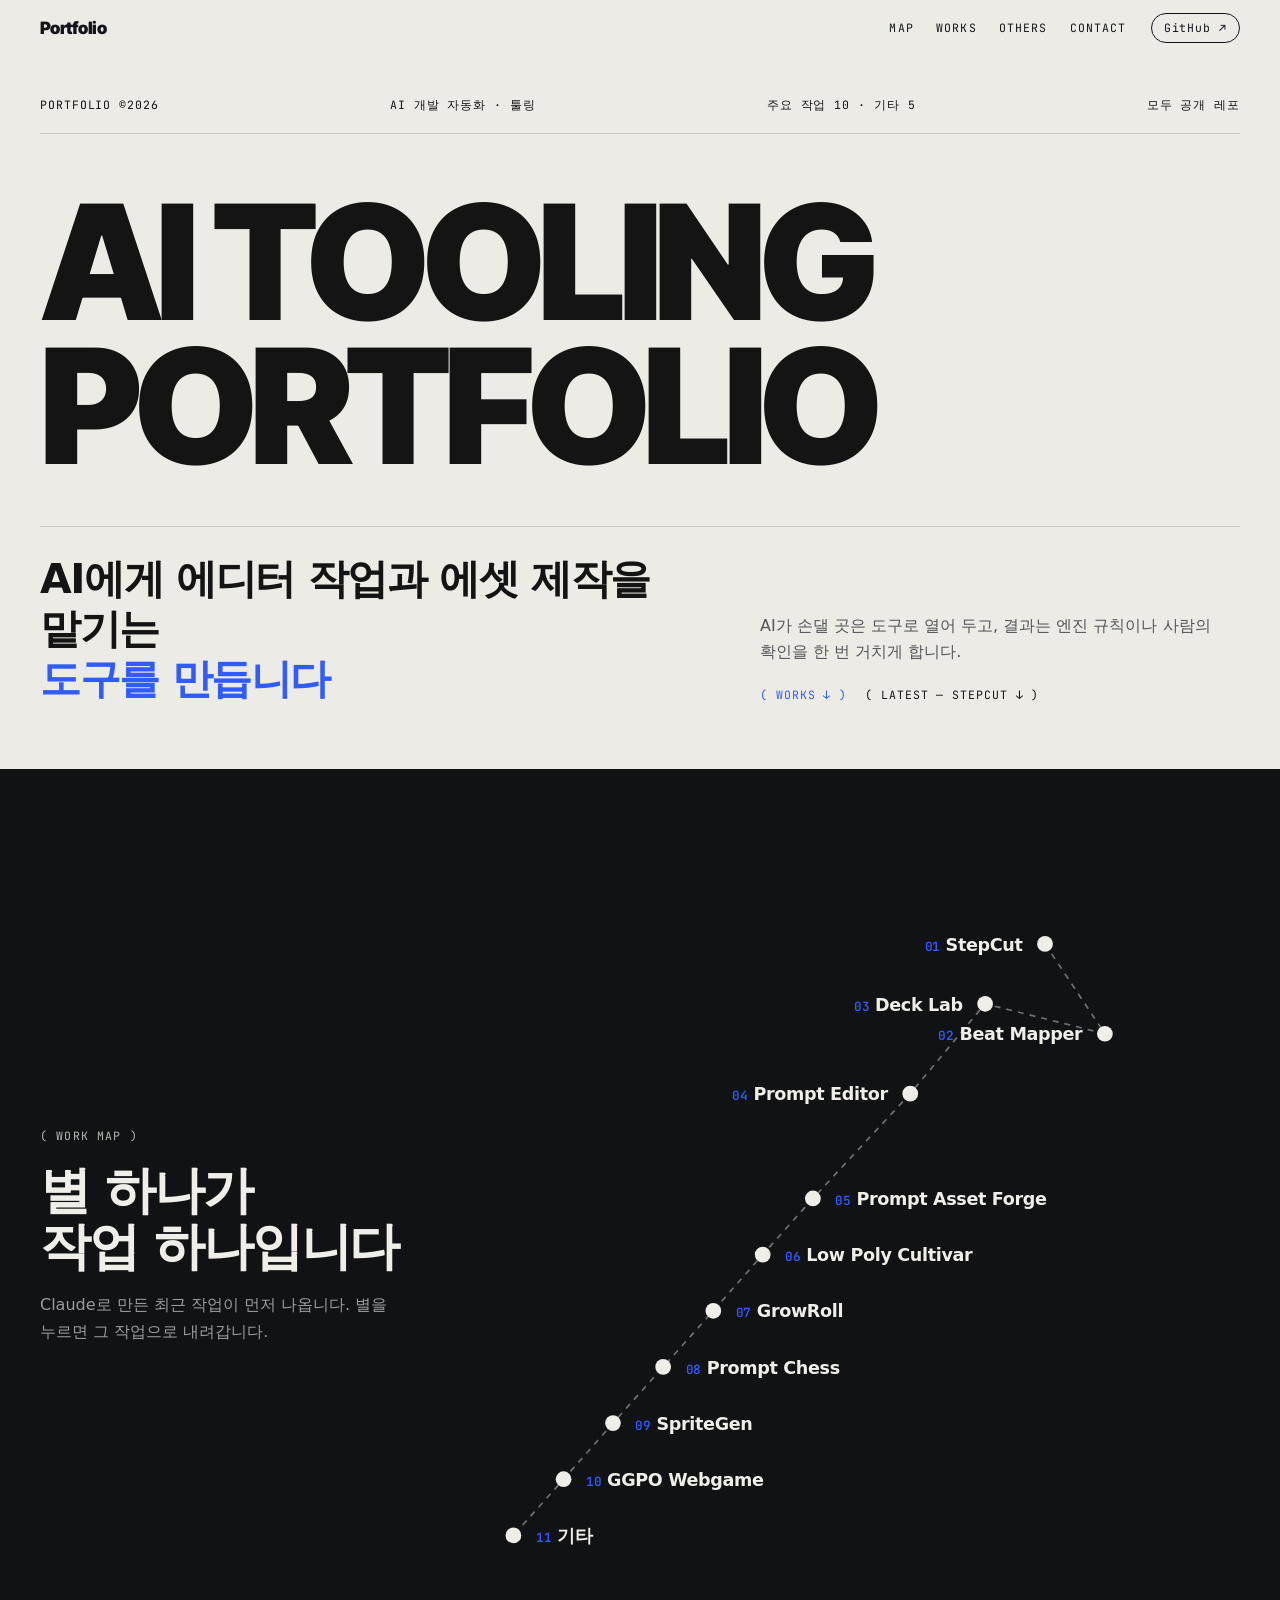
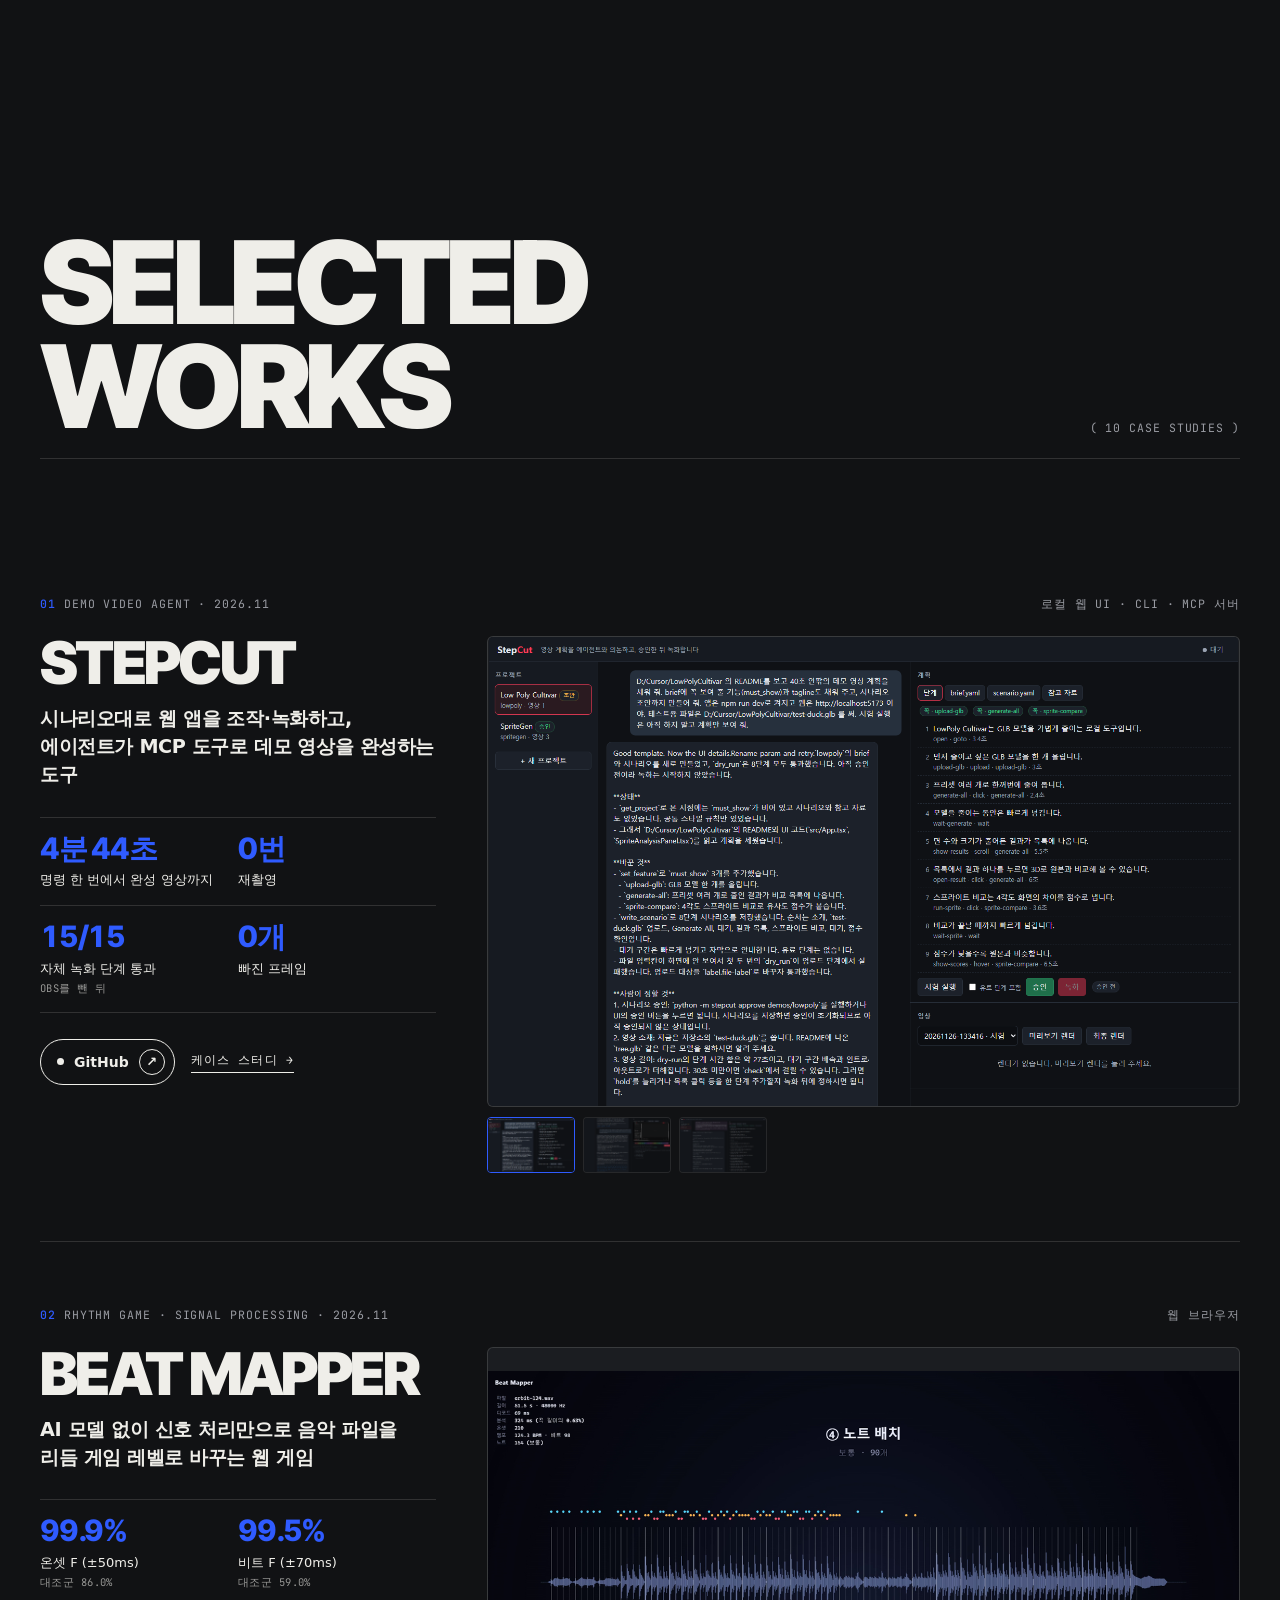
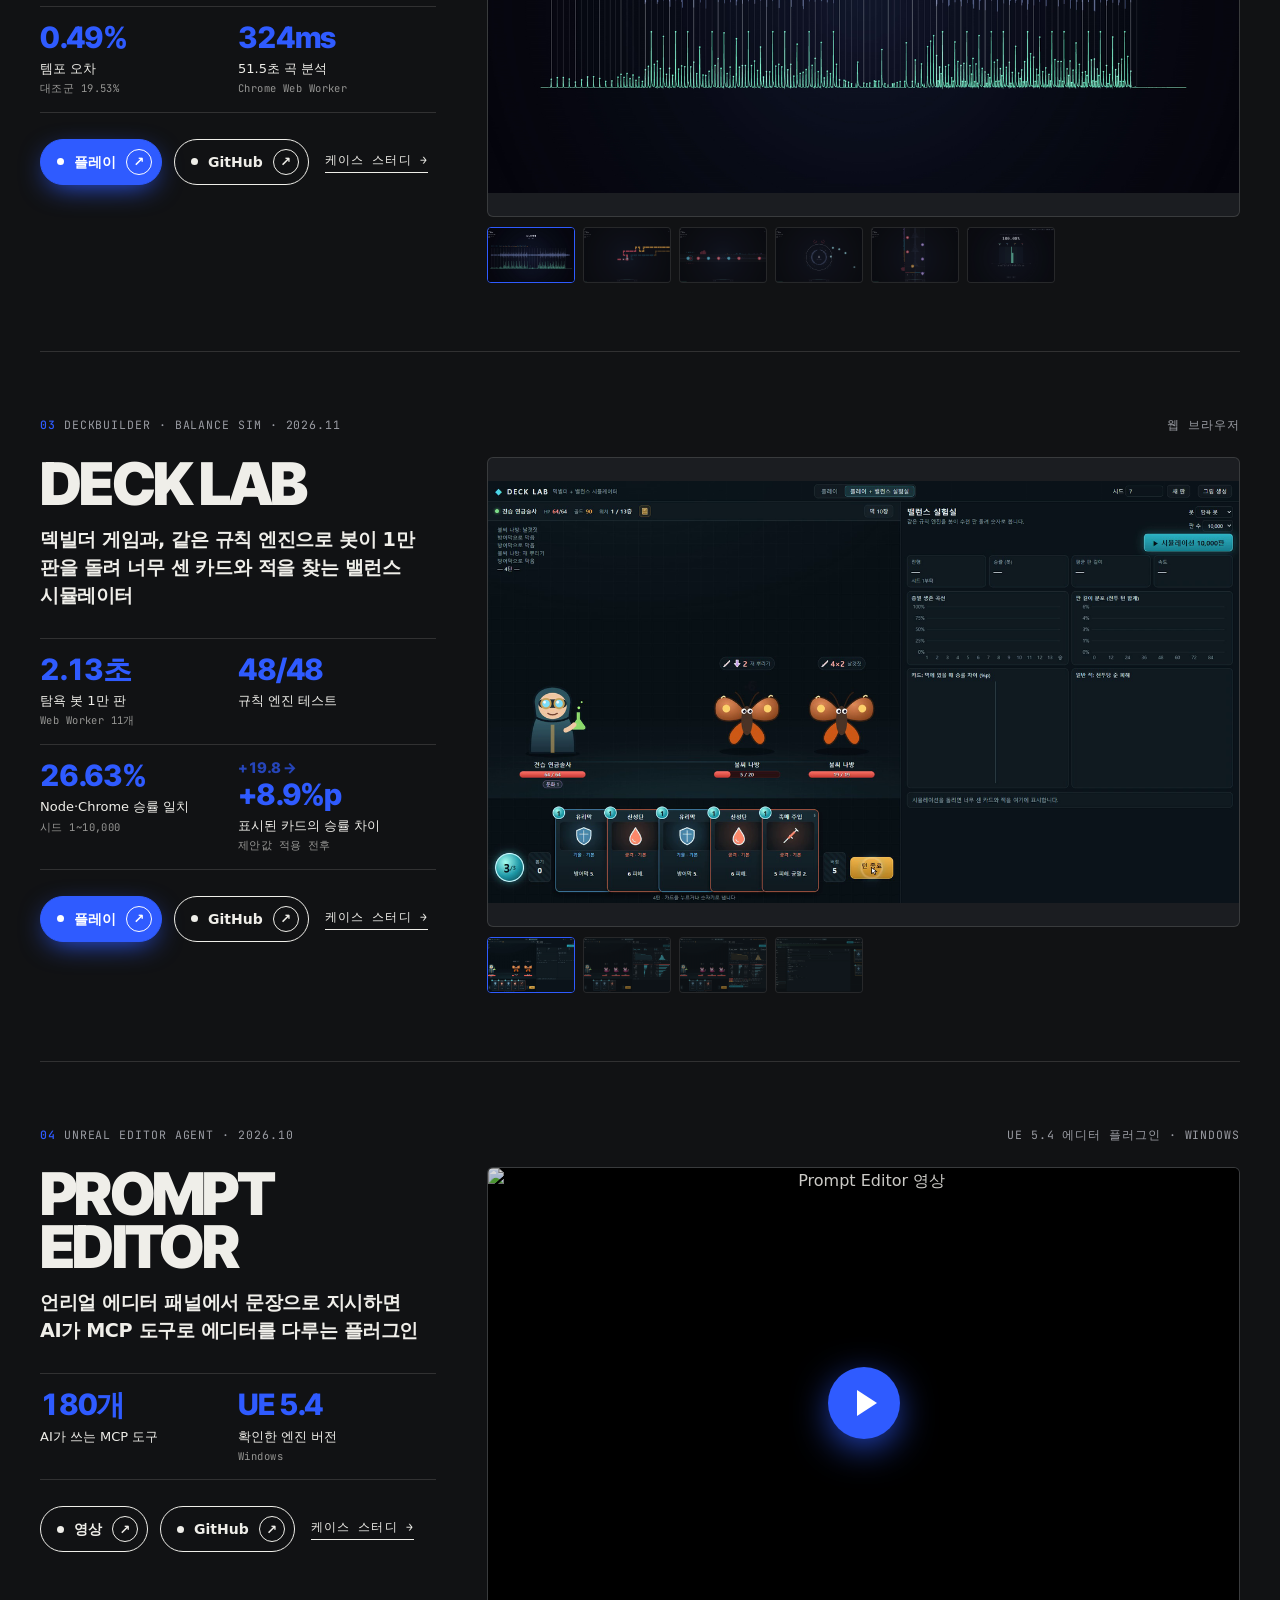
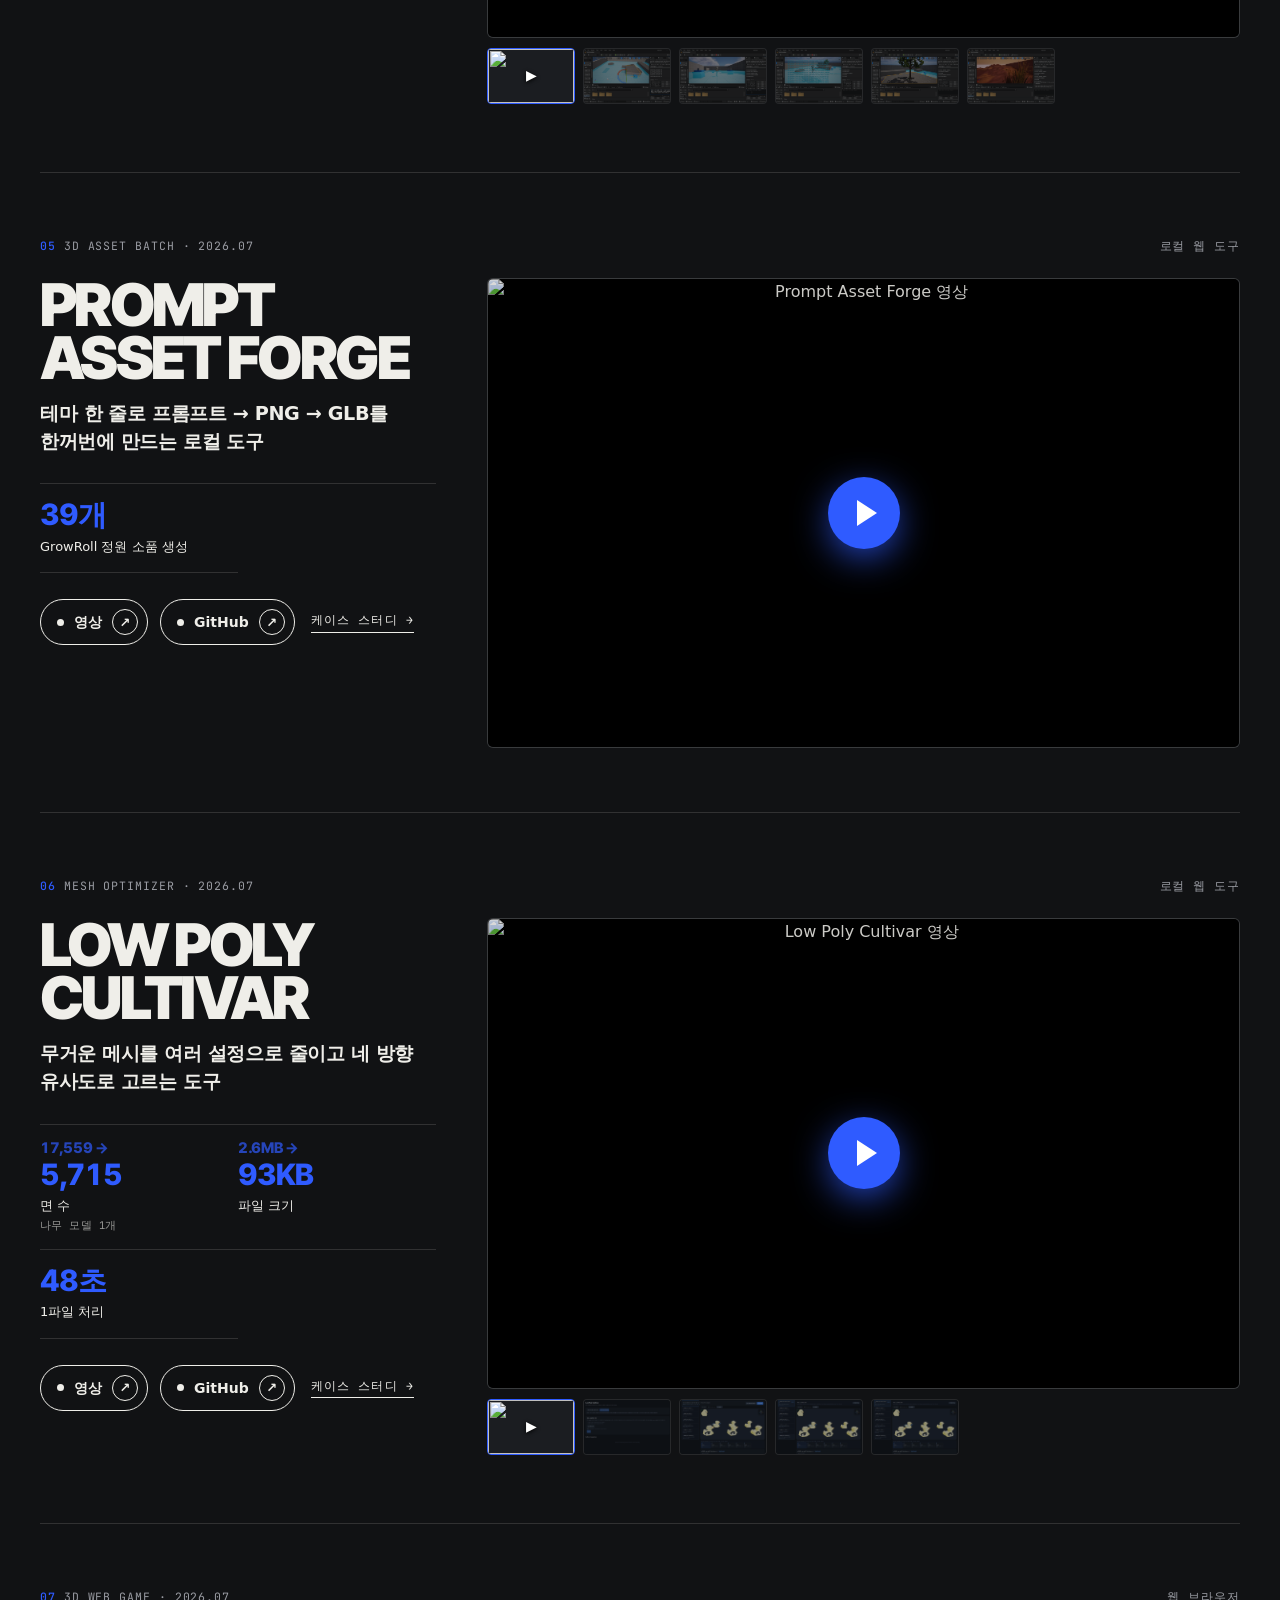
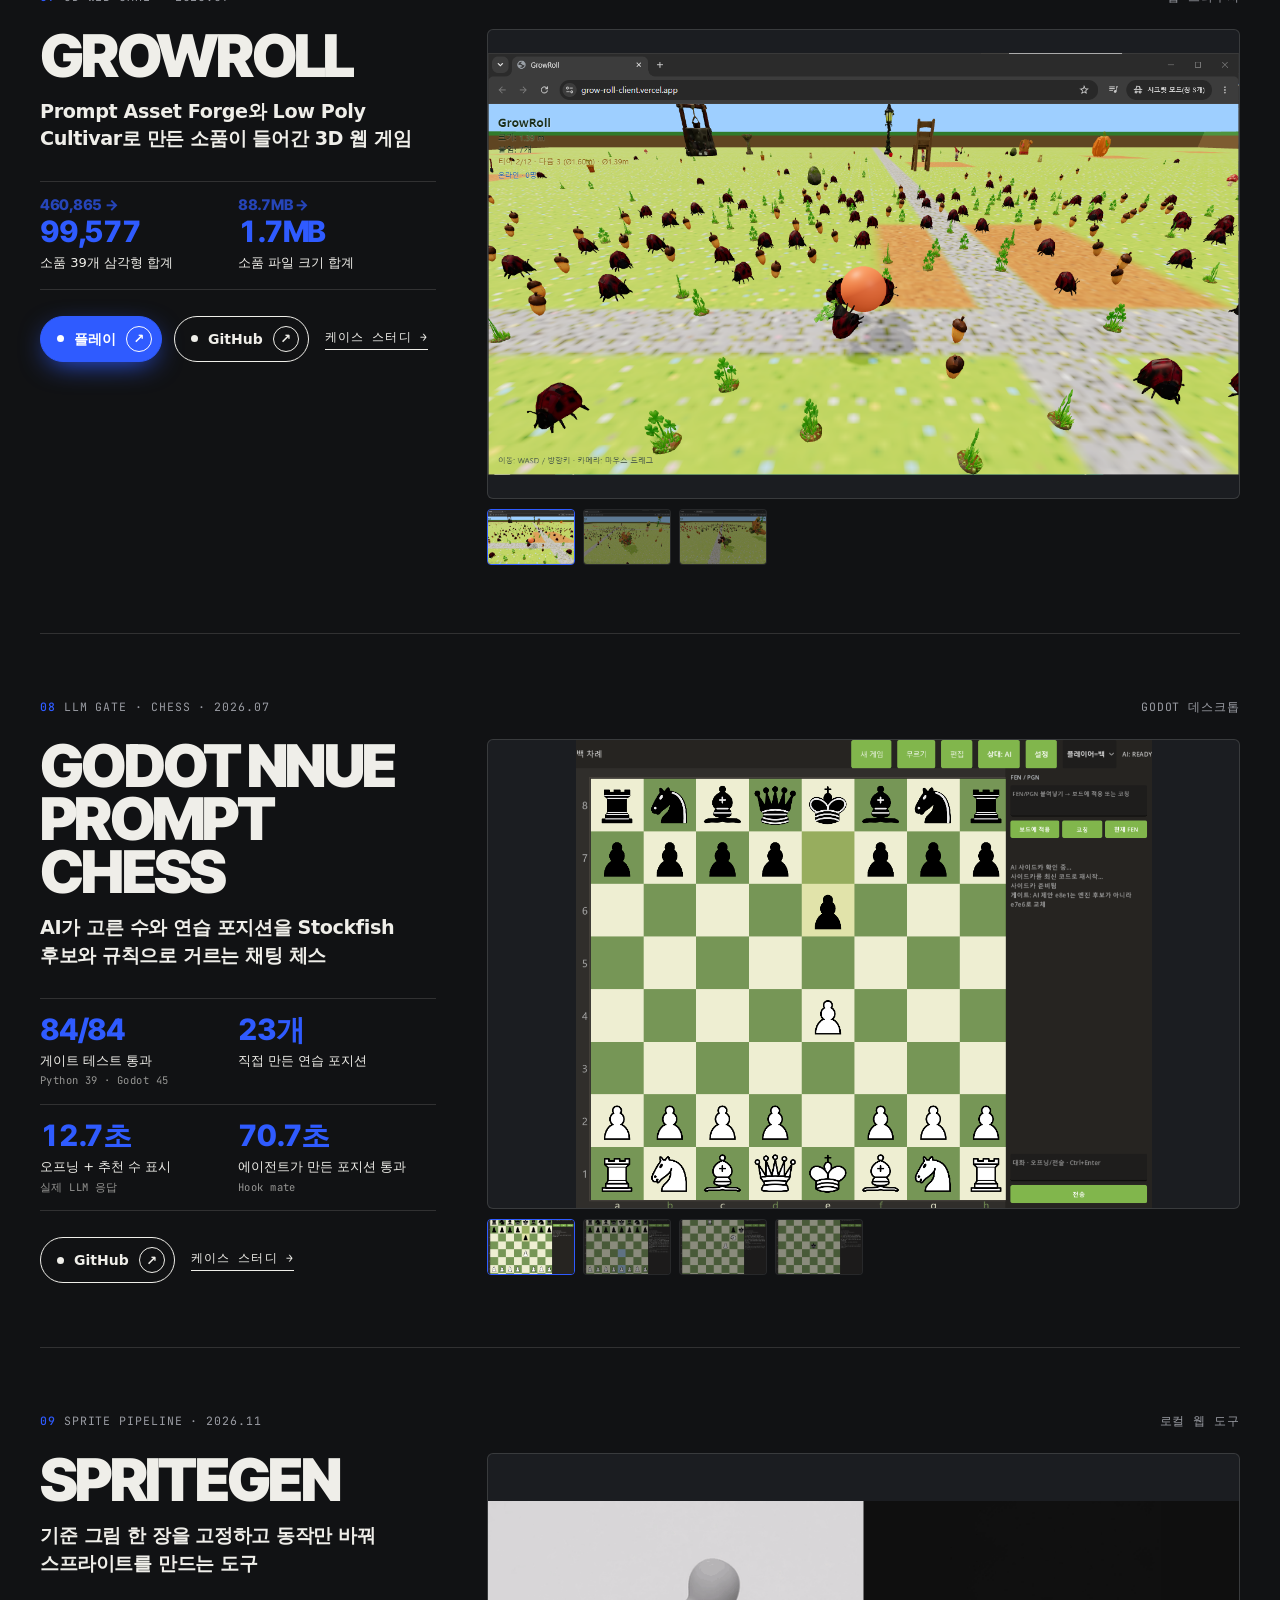
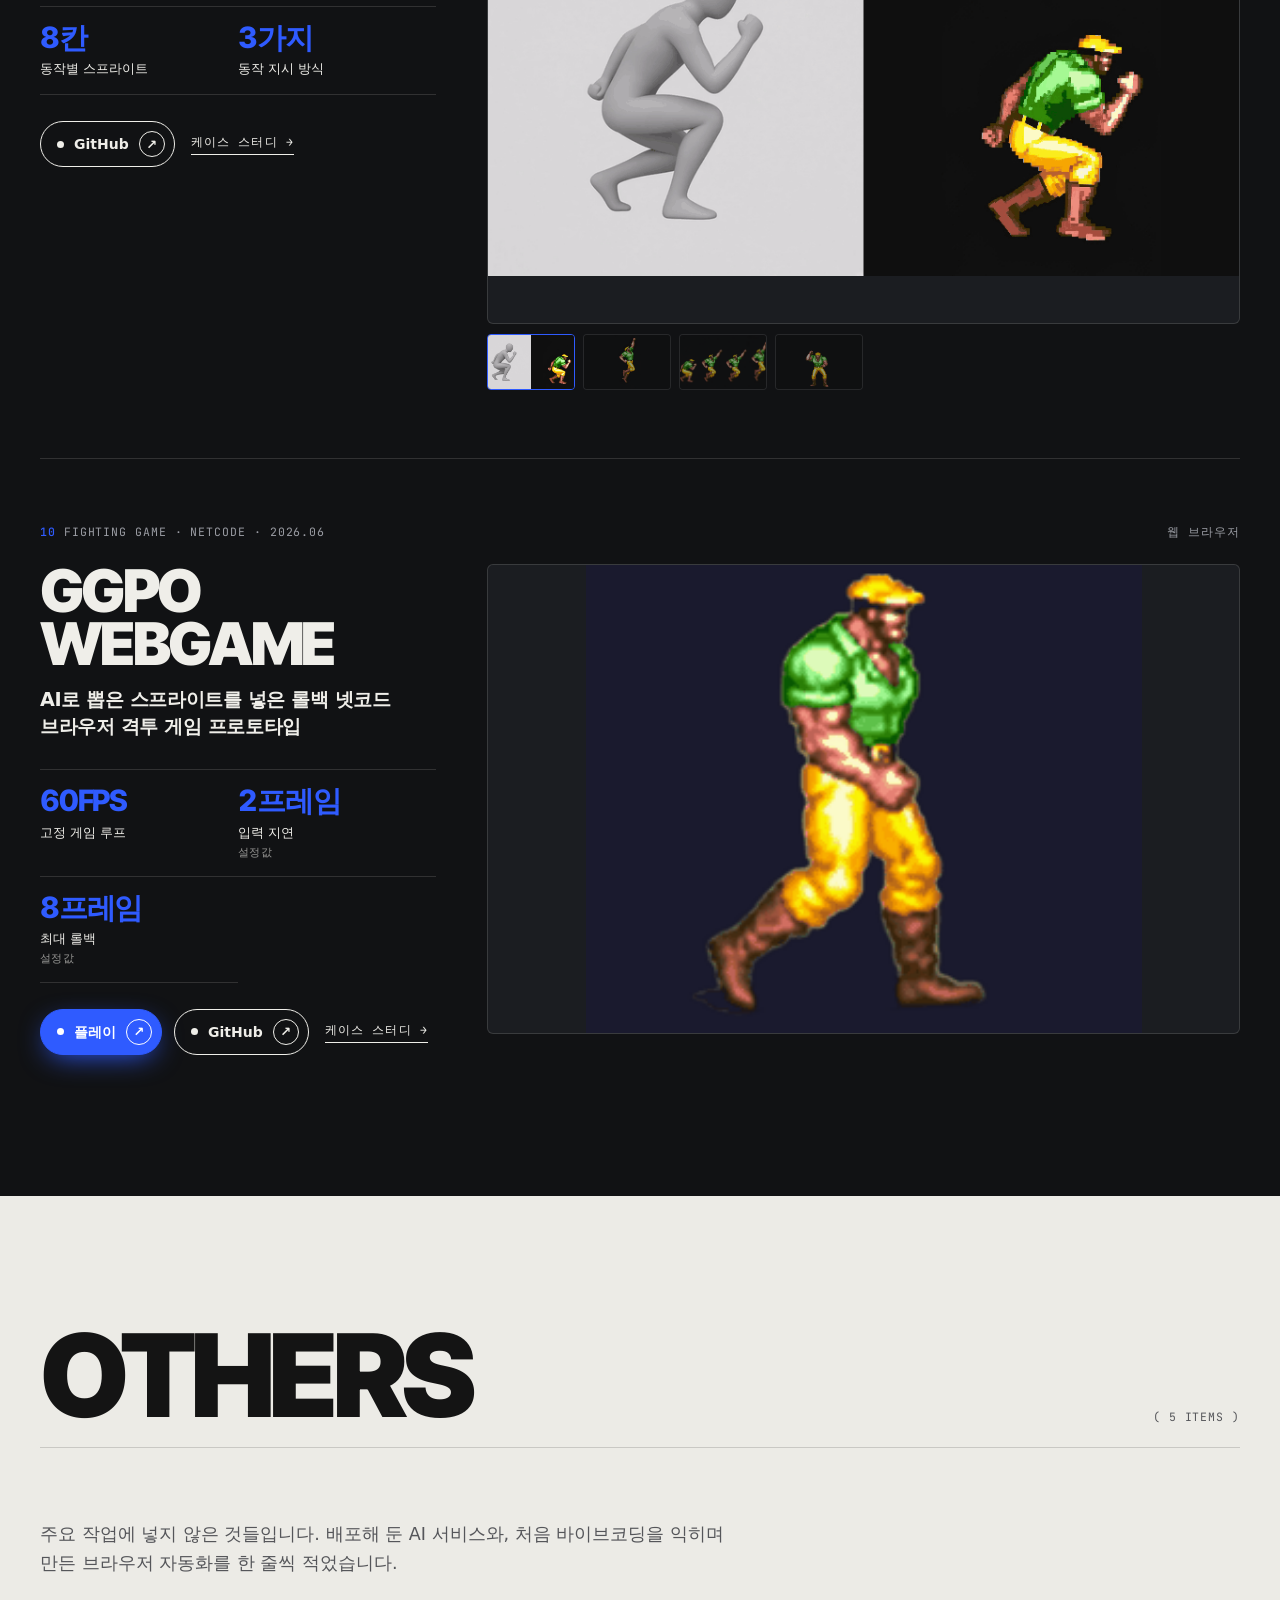
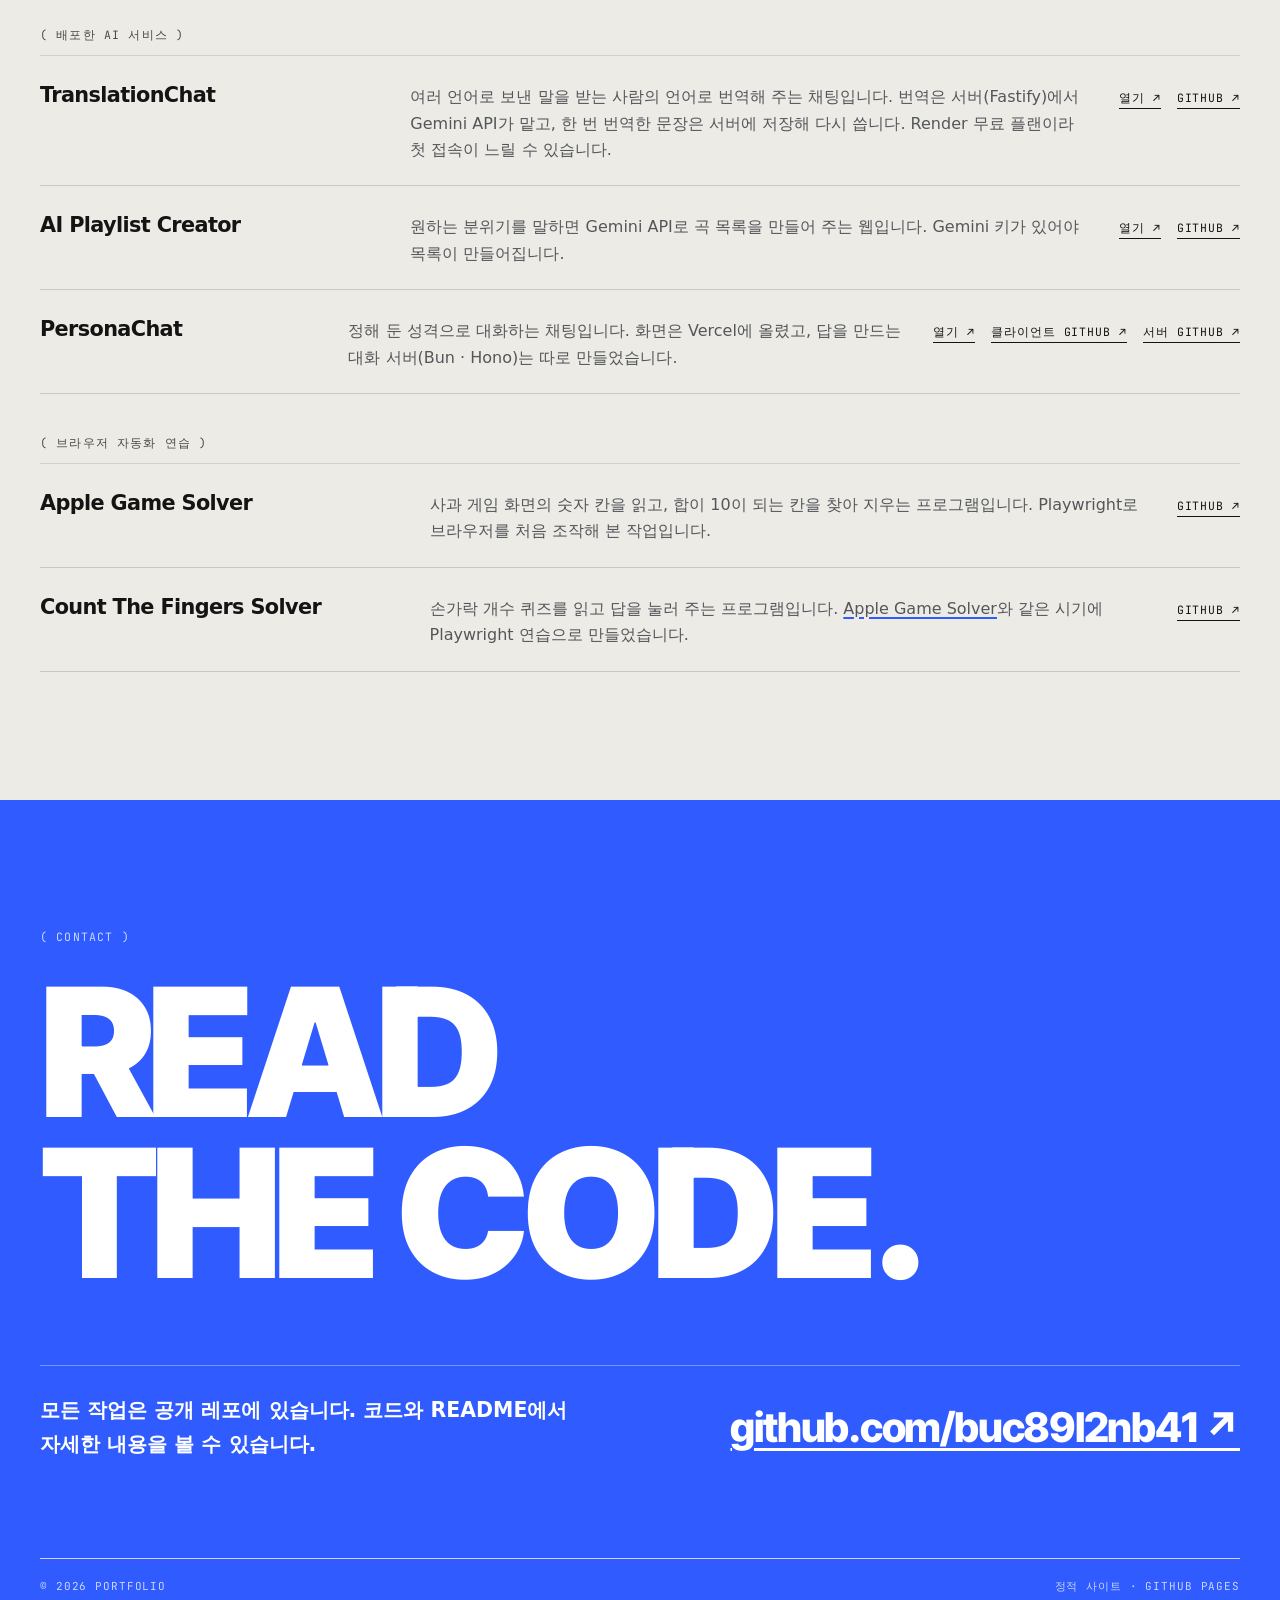
==== work.html @ ffa8ab81 "Redesign the site as a scrolling works list with a case study page per project. The home page now ha" ====
<!DOCTYPE html>
<html lang="ko">
  <head>
    <meta charset="UTF-8" />
    <meta name="viewport" content="width=device-width, initial-scale=1.0" />
    <title>케이스 스터디 — AI 개발 자동화 · 툴링 포트폴리오</title>
    <meta name="description" content="작업 하나의 문제, 한 일, 결과와 한계입니다." />
    <link rel="preconnect" href="https://fonts.googleapis.com" />
    <link rel="preconnect" href="https://fonts.gstatic.com" crossorigin />
    <link
      href="https://fonts.googleapis.com/css2?family=Inter+Tight:wght@700;800;900&family=JetBrains+Mono:wght@400;500&display=swap"
      rel="stylesheet"
    />
    <link
      rel="stylesheet"
      href="https://cdn.jsdelivr.net/gh/orioncactus/pretendard@v1.3.9/dist/web/variable/pretendardvariable-dynamic-subset.min.css"
    />
    <link rel="stylesheet" href="./site.css?v=20261128a" />
  </head>
  <body data-page="work">
    <div id="app"></div>
    <script src="./projects.js?v=20261128d"></script>
    <script src="./site.js?v=20261128a"></script>
  </body>
</html>
---- site.css ----
/* 색 두 톤(종이 / 먹) + 강조색 하나. 글꼴: 제목 Inter Tight, 본문 Pretendard, 라벨 JetBrains Mono. */
:root {
  --paper: #ecebe6;
  --paper-2: #e2e0d9;
  --ink: #111214;
  --ink-2: #1b1d21;
  --white: #ffffff;
  --accent: #2f5bff;
  --accent-ink: #ffffff;
  --on-paper: #141414;
  --on-paper-soft: #55565a;
  --on-ink: #efeee9;
  --on-ink-soft: #9a9ca3;
  --line-paper: rgba(20, 20, 20, 0.16);
  --line-ink: rgba(239, 238, 233, 0.14);
  --font-display: "Inter Tight", "Pretendard Variable", Pretendard, sans-serif;
  --font-body: "Pretendard Variable", Pretendard, -apple-system, BlinkMacSystemFont, system-ui, sans-serif;
  --font-mono: "JetBrains Mono", ui-monospace, SFMono-Regular, Consolas, monospace;
  --gutter: clamp(16px, 3.2vw, 40px);
  --max: 1440px;
}

*,
*::before,
*::after {
  box-sizing: border-box;
}

html {
  scroll-behavior: smooth;
  scroll-padding-top: 64px;
}

@media (prefers-reduced-motion: reduce) {
  html {
    scroll-behavior: auto;
  }
}

body {
  margin: 0;
  background: var(--ink);
  color: var(--on-ink);
  font-family: var(--font-body);
  font-size: 16px;
  line-height: 1.65;
  -webkit-font-smoothing: antialiased;
  word-break: keep-all;
  overflow-wrap: anywhere;
}

img {
  display: block;
  max-width: 100%;
}

a {
  color: inherit;
}

button {
  font: inherit;
  color: inherit;
}

h1,
h2,
h3,
p,
dl,
dd,
ol,
ul {
  margin: 0;
}

.wrap {
  max-width: var(--max);
  margin: 0 auto;
  padding: 0 var(--gutter);
}

.display {
  overflow-wrap: normal;
  font-family: var(--font-display);
  font-weight: 900;
  letter-spacing: -0.045em;
  line-height: 0.9;
  text-transform: uppercase;
}

.mono {
  font-family: var(--font-mono);
  font-size: 11.5px;
  letter-spacing: 0.08em;
  text-transform: uppercase;
}

.label {
  font-family: var(--font-mono);
  font-size: 11.5px;
  letter-spacing: 0.1em;
  text-transform: uppercase;
  opacity: 0.75;
}

.accent {
  color: var(--accent);
}

.muted {
  color: var(--on-ink-soft);
}

.zone-paper {
  background: var(--paper);
  color: var(--on-paper);
}

.zone-paper .muted {
  color: var(--on-paper-soft);
}

.zone-ink {
  background: var(--ink);
  color: var(--on-ink);
}

.zone-accent {
  background: var(--accent);
  color: var(--accent-ink);
}

.dot {
  display: inline-block;
  width: 0.5em;
  height: 0.5em;
  border-radius: 50%;
  background: var(--accent);
  flex: none;
}

.ref {
  color: inherit;
  text-decoration: underline;
  text-decoration-color: var(--accent);
  text-decoration-thickness: 2px;
  text-underline-offset: 3px;
}

/* 나타나기 */
.reveal {
  opacity: 0;
  transform: translateY(18px);
  transition: opacity 0.7s ease, transform 0.7s cubic-bezier(0.2, 0.7, 0.2, 1);
}

.reveal.is-in {
  opacity: 1;
  transform: none;
}

/* ---------- 헤더 ---------- */
.nav {
  position: fixed;
  inset: 0 0 auto 0;
  z-index: 50;
  display: flex;
  align-items: center;
  gap: 24px;
  height: 56px;
  padding: 0 var(--gutter);
  color: #fff;
  mix-blend-mode: difference;
}

.nav a {
  text-decoration: none;
}

.nav-logo {
  font-family: var(--font-display);
  font-weight: 900;
  letter-spacing: -0.03em;
  font-size: 17px;
}

.nav-links {
  display: flex;
  gap: 22px;
  margin-left: auto;
  font-family: var(--font-mono);
  font-size: 11.5px;
  letter-spacing: 0.1em;
  text-transform: uppercase;
}

.nav-gh {
  font-family: var(--font-mono);
  font-size: 11.5px;
  letter-spacing: 0.08em;
  border: 1px solid currentColor;
  border-radius: 999px;
  padding: 5px 12px;
}

.nav a:hover {
  opacity: 0.7;
}

/* ---------- 히어로 ---------- */
.hero {
  padding: 96px var(--gutter) 64px;
  max-width: none;
}

.hero > * {
  max-width: calc(var(--max) - 2 * var(--gutter));
  margin-left: auto;
  margin-right: auto;
}

.meta-row {
  display: flex;
  flex-wrap: wrap;
  justify-content: space-between;
  gap: 8px 24px;
  padding-bottom: 18px;
  border-bottom: 1px solid var(--line-paper);
}

.zone-ink .meta-row {
  border-bottom-color: var(--line-ink);
}

.meta-row a {
  text-decoration: none;
}

.hero-word {
  font-size: clamp(3.4rem, 12.5vw, 12.5rem);
  margin: clamp(28px, 5vw, 56px) 0 clamp(28px, 4vw, 48px);
}

.hero-foot {
  display: grid;
  grid-template-columns: 1.4fr 1fr;
  gap: 32px 48px;
  align-items: end;
  padding-top: 28px;
  border-top: 1px solid var(--line-paper);
}

.hero-line {
  font-size: clamp(1.6rem, 3.2vw, 2.9rem);
  font-weight: 800;
  line-height: 1.22;
  letter-spacing: -0.035em;
}

.hero-line em {
  font-style: normal;
  color: var(--accent);
}

.hero-side p {
  color: var(--on-paper-soft);
  max-width: 34em;
}

.hero-anchors {
  display: flex;
  flex-wrap: wrap;
  gap: 8px 18px;
  margin-top: 20px;
}

.hero-anchors a {
  text-decoration: none;
}

.hero-anchors a:hover {
  text-decoration: underline;
}

/* ---------- 작업 지도 ---------- */
.map {
  padding: clamp(72px, 9vw, 128px) 0;
  overflow: hidden;
}

.map-grid {
  display: grid;
  grid-template-columns: minmax(240px, 1fr) 2fr;
  gap: 32px;
  align-items: center;
}

.map-title {
  font-size: clamp(2rem, 4vw, 3.4rem);
  font-weight: 800;
  line-height: 1.1;
  letter-spacing: -0.04em;
  margin: 16px 0 18px;
}

.map-svg {
  width: 100%;
  height: auto;
  overflow: visible;
}

.map-line {
  fill: none;
  stroke: var(--on-ink-soft);
  stroke-width: 0.22;
  stroke-dasharray: 0.8 0.8;
  opacity: 0.7;
}

.star {
  cursor: pointer;
}

.star-halo {
  fill: var(--accent);
  opacity: 0;
  transition: opacity 0.25s ease;
}

.star-dot {
  fill: var(--on-ink);
  transition: fill 0.25s ease;
}

.star text {
  font-family: var(--font-body);
  font-size: 2.35px;
  font-weight: 600;
  fill: var(--on-ink);
  letter-spacing: -0.02em;
}

.star .star-no {
  font-family: var(--font-mono);
  font-size: 1.7px;
  fill: var(--accent);
}

.star:hover .star-halo,
.star:focus-visible .star-halo {
  opacity: 0.35;
}

.star:hover .star-dot,
.star:focus-visible .star-dot {
  fill: var(--accent);
}

/* ---------- 섹션 머리 ---------- */
.section-head {
  display: flex;
  justify-content: space-between;
  align-items: flex-end;
  gap: 16px;
  padding-bottom: 20px;
  border-bottom: 1px solid var(--line-ink);
  margin-bottom: clamp(40px, 6vw, 72px);
}

.zone-paper .section-head {
  border-bottom-color: var(--line-paper);
}

.section-head.small {
  margin: clamp(56px, 8vw, 96px) 0 28px;
  padding-bottom: 14px;
}

.section-title {
  font-size: clamp(3rem, 9vw, 8.5rem);
}

/* ---------- 작업 목록 ---------- */
.works {
  padding: clamp(80px, 10vw, 144px) 0 clamp(40px, 6vw, 80px);
}

.work {
  padding: clamp(36px, 5vw, 64px) 0;
  border-bottom: 1px solid var(--line-ink);
}

.work:last-child {
  border-bottom: 0;
}

.work-top {
  display: flex;
  justify-content: space-between;
  flex-wrap: wrap;
  gap: 6px 20px;
  color: var(--on-ink-soft);
  margin-bottom: 22px;
}

.work-top b {
  font-weight: 500;
}

.work-grid {
  display: grid;
  grid-template-columns: minmax(0, 1fr) minmax(0, 1.9fr);
  gap: clamp(24px, 4vw, 56px);
  align-items: start;
}

.work-title {
  font-size: clamp(2.3rem, 4.6vw, 4.4rem);
  overflow-wrap: break-word;
}

.work-line {
  margin-top: 16px;
  font-size: clamp(1.08rem, 1.5vw, 1.3rem);
  font-weight: 700;
  line-height: 1.45;
  letter-spacing: -0.02em;
}

/* 숫자 */
.metrics {
  display: grid;
  grid-template-columns: repeat(2, 1fr);
  border-top: 1px solid var(--line-ink);
}

.metric {
  padding: 16px 16px 16px 0;
  border-bottom: 1px solid var(--line-ink);
}

.metric dt {
  font-family: var(--font-display);
  font-weight: 800;
  letter-spacing: -0.04em;
  line-height: 1;
  color: var(--accent);
  font-variant-numeric: tabular-nums;
  overflow-wrap: anywhere;
}

.metric dt .from {
  display: block;
  font-size: 0.5em;
  letter-spacing: -0.02em;
  opacity: 0.7;
  margin-bottom: 4px;
}

.metric dd {
  margin-top: 8px;
  font-size: 13px;
  line-height: 1.4;
}

.metric dd span {
  display: block;
  font-family: var(--font-mono);
  font-size: 10.5px;
  letter-spacing: 0.04em;
  opacity: 0.6;
  margin-top: 3px;
}

.metrics-small {
  margin-top: 28px;
}

.metrics-small dt {
  font-size: clamp(1.5rem, 2.3vw, 2.1rem);
}

.metrics-big {
  grid-template-columns: repeat(4, 1fr);
  margin-top: 28px;
}

.metrics-big .metric {
  padding: 28px 20px 28px 0;
}

.metrics-big dt {
  font-size: clamp(2.2rem, 4.6vw, 4.6rem);
}

.metrics-big dd {
  font-size: 14px;
}

/* 버튼 */
.pills {
  display: flex;
  flex-wrap: wrap;
  align-items: center;
  gap: 10px 12px;
  margin-top: 26px;
}

.pill {
  display: inline-flex;
  align-items: center;
  gap: 10px;
  padding: 9px 9px 9px 16px;
  border-radius: 999px;
  border: 1px solid currentColor;
  text-decoration: none;
  font-weight: 700;
  font-size: 14px;
  line-height: 1;
  transition: transform 0.2s ease, background 0.2s ease;
}

.pill-dot {
  width: 7px;
  height: 7px;
  border-radius: 50%;
  background: currentColor;
}

.pill-arrow {
  display: grid;
  place-items: center;
  width: 26px;
  height: 26px;
  border-radius: 50%;
  border: 1px solid currentColor;
  font-size: 13px;
}

.pill:hover {
  transform: translateY(-1px);
}

.pill-main {
  background: var(--accent);
  border-color: var(--accent);
  color: #fff;
  box-shadow: 0 8px 28px -8px var(--accent);
}

.pill-main .pill-dot {
  background: #fff;
}

.case-link {
  font-family: var(--font-mono);
  font-size: 11.5px;
  letter-spacing: 0.1em;
  text-transform: uppercase;
  text-decoration: none;
  border-bottom: 1px solid currentColor;
  padding-bottom: 2px;
  margin-left: 4px;
}

.case-link:hover {
  color: var(--accent);
}

/* 미디어 */
.media-frame {
  position: relative;
  aspect-ratio: 16 / 10;
  background: var(--ink-2);
  border: 1px solid var(--line-ink);
  border-radius: 6px;
  overflow: hidden;
}

.media-frame > img,
.yt img {
  width: 100%;
  height: 100%;
  object-fit: contain;
}

.media-frame.is-video,
.case-media:has(iframe) {
  aspect-ratio: 16 / 9;
}

.media-frame iframe {
  position: absolute;
  inset: 0;
  width: 100%;
  height: 100%;
  border: 0;
}

.media-empty {
  display: grid;
  place-items: center;
  height: 100%;
  color: var(--on-ink-soft);
  font-family: var(--font-mono);
  font-size: 12px;
}

.yt {
  position: absolute;
  inset: 0;
  padding: 0;
  border: 0;
  background: #000;
  cursor: pointer;
}

.yt img {
  object-fit: cover;
  opacity: 0.85;
}

.yt-play {
  position: absolute;
  left: 50%;
  top: 50%;
  width: 72px;
  height: 72px;
  margin: -36px 0 0 -36px;
  border-radius: 50%;
  background: var(--accent);
  box-shadow: 0 10px 40px -6px var(--accent);
}

.yt-play::after {
  content: "";
  position: absolute;
  left: 29px;
  top: 23px;
  border-left: 20px solid #fff;
  border-top: 13px solid transparent;
  border-bottom: 13px solid transparent;
}

.yt:hover .yt-play {
  transform: scale(1.06);
}

.thumbs {
  display: flex;
  gap: 8px;
  margin-top: 10px;
  overflow-x: auto;
  padding-bottom: 4px;
}

.thumb {
  position: relative;
  flex: 0 0 88px;
  height: 56px;
  padding: 0;
  border: 1px solid var(--line-ink);
  border-radius: 4px;
  overflow: hidden;
  background: var(--ink-2);
  cursor: pointer;
  opacity: 0.55;
  transition: opacity 0.2s ease, border-color 0.2s ease;
}

.thumb img {
  width: 100%;
  height: 100%;
  object-fit: cover;
}

.thumb:hover,
.thumb.is-on {
  opacity: 1;
}

.thumb.is-on {
  border-color: var(--accent);
}

.thumb-yt {
  position: absolute;
  inset: 0;
  display: grid;
  place-items: center;
  color: #fff;
  font-size: 14px;
  text-shadow: 0 1px 4px #000;
}

/* ---------- 기타 ---------- */
.others {
  padding: clamp(80px, 10vw, 144px) 0;
}

.lead {
  max-width: 40em;
  font-size: 1.1rem;
  color: var(--on-paper-soft);
  margin-bottom: 48px;
}

.other-group {
  margin-top: 40px;
}

.other-row {
  display: grid;
  grid-template-columns: 1fr 2fr auto;
  gap: 12px 32px;
  align-items: baseline;
  padding: 22px 0;
  border-bottom: 1px solid var(--line-paper);
}

.other-group .label {
  padding-bottom: 10px;
  border-bottom: 1px solid var(--line-paper);
}

.other-row h3 {
  font-size: 1.3rem;
  font-weight: 800;
  letter-spacing: -0.03em;
}

.other-row p {
  color: var(--on-paper-soft);
}

.other-links {
  display: flex;
  gap: 16px;
  white-space: nowrap;
}

.other-links a {
  text-decoration: none;
  border-bottom: 1px solid currentColor;
}

.other-links a:hover {
  color: var(--accent);
}

/* ---------- 연락 ---------- */
.contact {
  padding: clamp(80px, 10vw, 140px) 0 32px;
}

.contact-title {
  font-size: clamp(3.6rem, 14vw, 13rem);
  margin: 24px 0 clamp(40px, 6vw, 72px);
}

.contact-foot {
  display: grid;
  grid-template-columns: 1fr 1fr;
  gap: 32px;
  align-items: end;
  padding-top: 28px;
  border-top: 1px solid rgba(255, 255, 255, 0.35);
}

.contact-foot p {
  font-size: clamp(1.05rem, 1.6vw, 1.35rem);
  font-weight: 600;
  max-width: 28em;
}

.contact-links {
  text-align: right;
}

.contact-big {
  font-family: var(--font-display);
  font-weight: 800;
  font-size: clamp(1.4rem, 3.2vw, 2.8rem);
  letter-spacing: -0.03em;
  text-decoration: underline;
  text-underline-offset: 6px;
  text-decoration-thickness: 3px;
}

.contact-mail {
  display: block;
  margin-top: 12px;
}

.foot {
  display: flex;
  justify-content: space-between;
  gap: 12px;
  flex-wrap: wrap;
  margin-top: clamp(64px, 8vw, 96px);
  padding-top: 18px;
  border-top: 1px solid currentColor;
  font-family: var(--font-mono);
  font-size: 11px;
  letter-spacing: 0.08em;
  text-transform: uppercase;
  opacity: 0.75;
}

.zone-ink .foot {
  border-top-color: var(--line-ink);
}

/* ---------- 케이스 스터디 ---------- */
.case-hero {
  padding: 96px 0 clamp(48px, 6vw, 80px);
}

.case-title {
  font-size: clamp(3.2rem, 11vw, 10.5rem);
  margin: clamp(28px, 5vw, 56px) 0 28px;
  overflow-wrap: break-word;
}

.case-intro {
  display: grid;
  grid-template-columns: 1.2fr 1fr;
  gap: 24px 48px;
  align-items: start;
  margin-bottom: clamp(36px, 5vw, 64px);
}

.case-line {
  display: flex;
  gap: 14px;
  align-items: baseline;
  font-size: clamp(1.35rem, 2.6vw, 2.2rem);
  font-weight: 800;
  line-height: 1.3;
  letter-spacing: -0.035em;
}

.case-line .dot {
  transform: translateY(-0.12em);
}

.chips {
  display: flex;
  flex-wrap: wrap;
  gap: 6px;
  padding: 0;
  list-style: none;
}

.chips li {
  border: 1px solid var(--line-ink);
  border-radius: 999px;
  padding: 4px 10px;
  color: var(--on-ink-soft);
}

.case-intro .pills {
  margin-top: 20px;
}

.case-media {
  aspect-ratio: 16 / 9;
}

.detail {
  display: grid;
  grid-template-columns: repeat(4, 1fr);
  margin-top: clamp(40px, 5vw, 64px);
  border-top: 1px solid var(--line-ink);
}

.detail > div {
  padding: 18px 18px 18px 0;
  border-bottom: 1px solid var(--line-ink);
}

.detail dt {
  color: var(--on-ink-soft);
}

.detail dd {
  margin-top: 8px;
  font-size: 14.5px;
  font-weight: 600;
}

.detail a {
  text-decoration: none;
  border-bottom: 1px solid var(--line-ink);
}

.case-block {
  padding: clamp(72px, 9vw, 128px) 0;
}

.bg-grid {
  display: grid;
  grid-template-columns: 1fr 2fr;
  gap: 24px 48px;
}

.bg-lead {
  font-size: clamp(1.6rem, 3.3vw, 2.9rem);
  font-weight: 800;
  line-height: 1.25;
  letter-spacing: -0.04em;
}

.bg-rest {
  margin-top: 22px;
  max-width: 44em;
  color: var(--on-paper-soft);
  font-size: 1.05rem;
}

.points {
  display: grid;
  grid-template-columns: repeat(auto-fill, minmax(260px, 1fr));
  gap: 14px;
  padding: 0;
  list-style: none;
}

.point {
  background: var(--paper-2);
  border-radius: 6px;
  padding: 22px 22px 26px;
}

.point-no {
  display: flex;
  justify-content: space-between;
  align-items: center;
  color: var(--on-paper-soft);
}

.point h3 {
  margin: 18px 0 10px;
  font-size: 1.2rem;
  font-weight: 800;
  letter-spacing: -0.03em;
  line-height: 1.3;
}

.point p:last-child {
  color: var(--on-paper-soft);
  font-size: 14.5px;
  line-height: 1.7;
}

.result-text {
  max-width: 52em;
  margin-top: 40px;
  color: var(--on-ink-soft);
  font-size: 1.05rem;
  line-height: 1.8;
}

.gallery {
  display: grid;
  grid-template-columns: repeat(2, 1fr);
  gap: 14px;
}

.shot {
  display: block;
  background: var(--white);
  border: 1px solid var(--line-paper);
  border-radius: 6px;
  overflow: hidden;
}

.shot img {
  width: 100%;
  height: auto;
  max-height: 760px;
  object-fit: cover;
  object-position: top;
  transition: transform 0.4s ease;
}

.shot:hover img {
  transform: scale(1.015);
}

.shot-wide {
  grid-column: 1 / -1;
}

.case-next {
  padding: clamp(56px, 7vw, 96px) 0 32px;
}

.case-next > .wrap > .pills {
  margin-top: 0;
  padding-bottom: clamp(40px, 6vw, 72px);
  border-bottom: 1px solid var(--line-ink);
}

.next {
  display: block;
  padding-top: clamp(48px, 7vw, 96px);
  text-decoration: none;
}

.next-title {
  display: block;
  font-size: clamp(2.8rem, 9vw, 8.5rem);
  margin: 18px 0 16px;
  transition: color 0.2s ease;
}

.next:hover .next-title {
  color: var(--accent);
}

/* ---------- 좁은 화면 ---------- */
@media (max-width: 1100px) {
  .work-grid,
  .map-grid,
  .case-intro,
  .bg-grid,
  .hero-foot,
  .contact-foot {
    grid-template-columns: minmax(0, 1fr);
  }

  .metrics-big,
  .detail {
    grid-template-columns: repeat(2, 1fr);
  }

  .contact-links {
    text-align: left;
  }
}

@media (max-width: 720px) {
  .nav-links {
    display: none;
  }

  .nav-gh {
    margin-left: auto;
  }

  .hero {
    padding-top: 80px;
  }

  .other-row {
    grid-template-columns: 1fr;
  }

  .gallery {
    grid-template-columns: 1fr;
  }

  .section-head {
    flex-wrap: wrap;
  }

  .section-title {
    font-size: 15vw;
  }

  .metrics-big dt {
    font-size: 2.1rem;
  }

  .star text {
    font-size: 3.4px;
  }

  .star .star-no {
    font-size: 2.4px;
  }
}
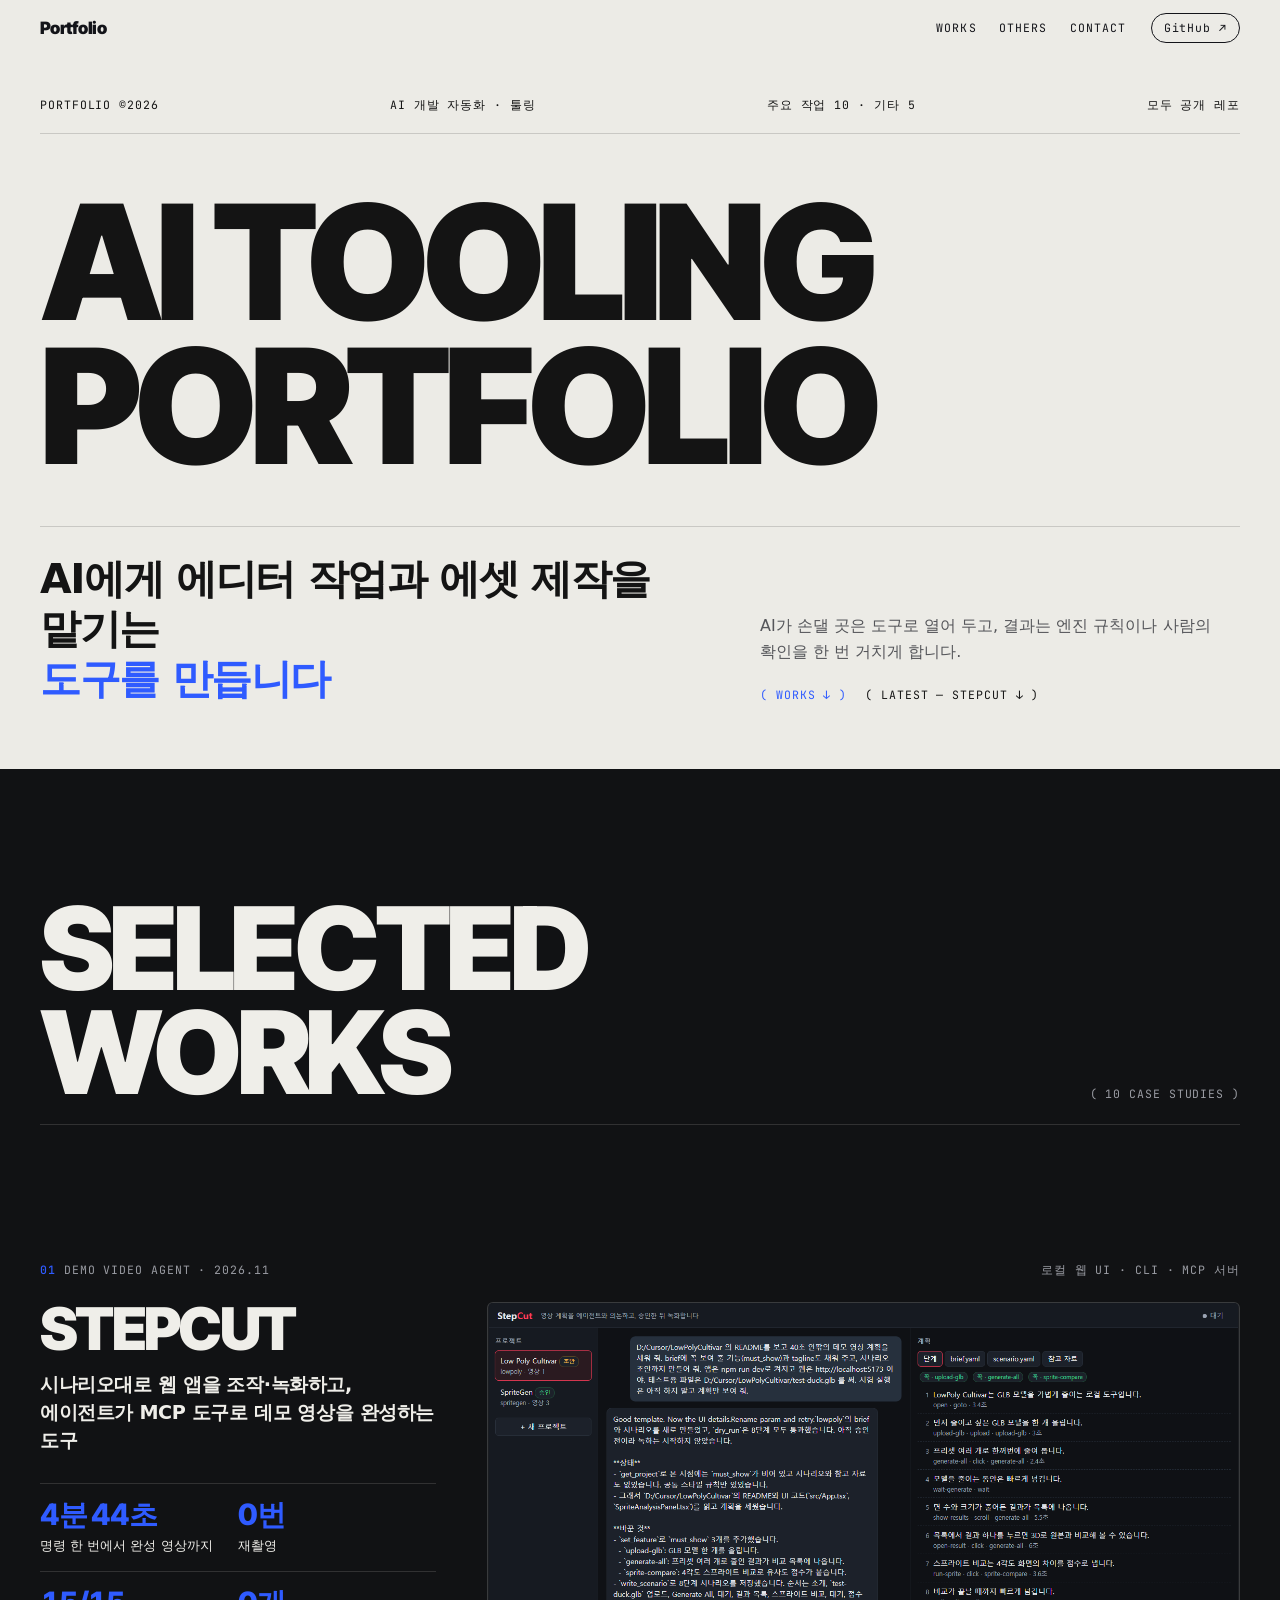
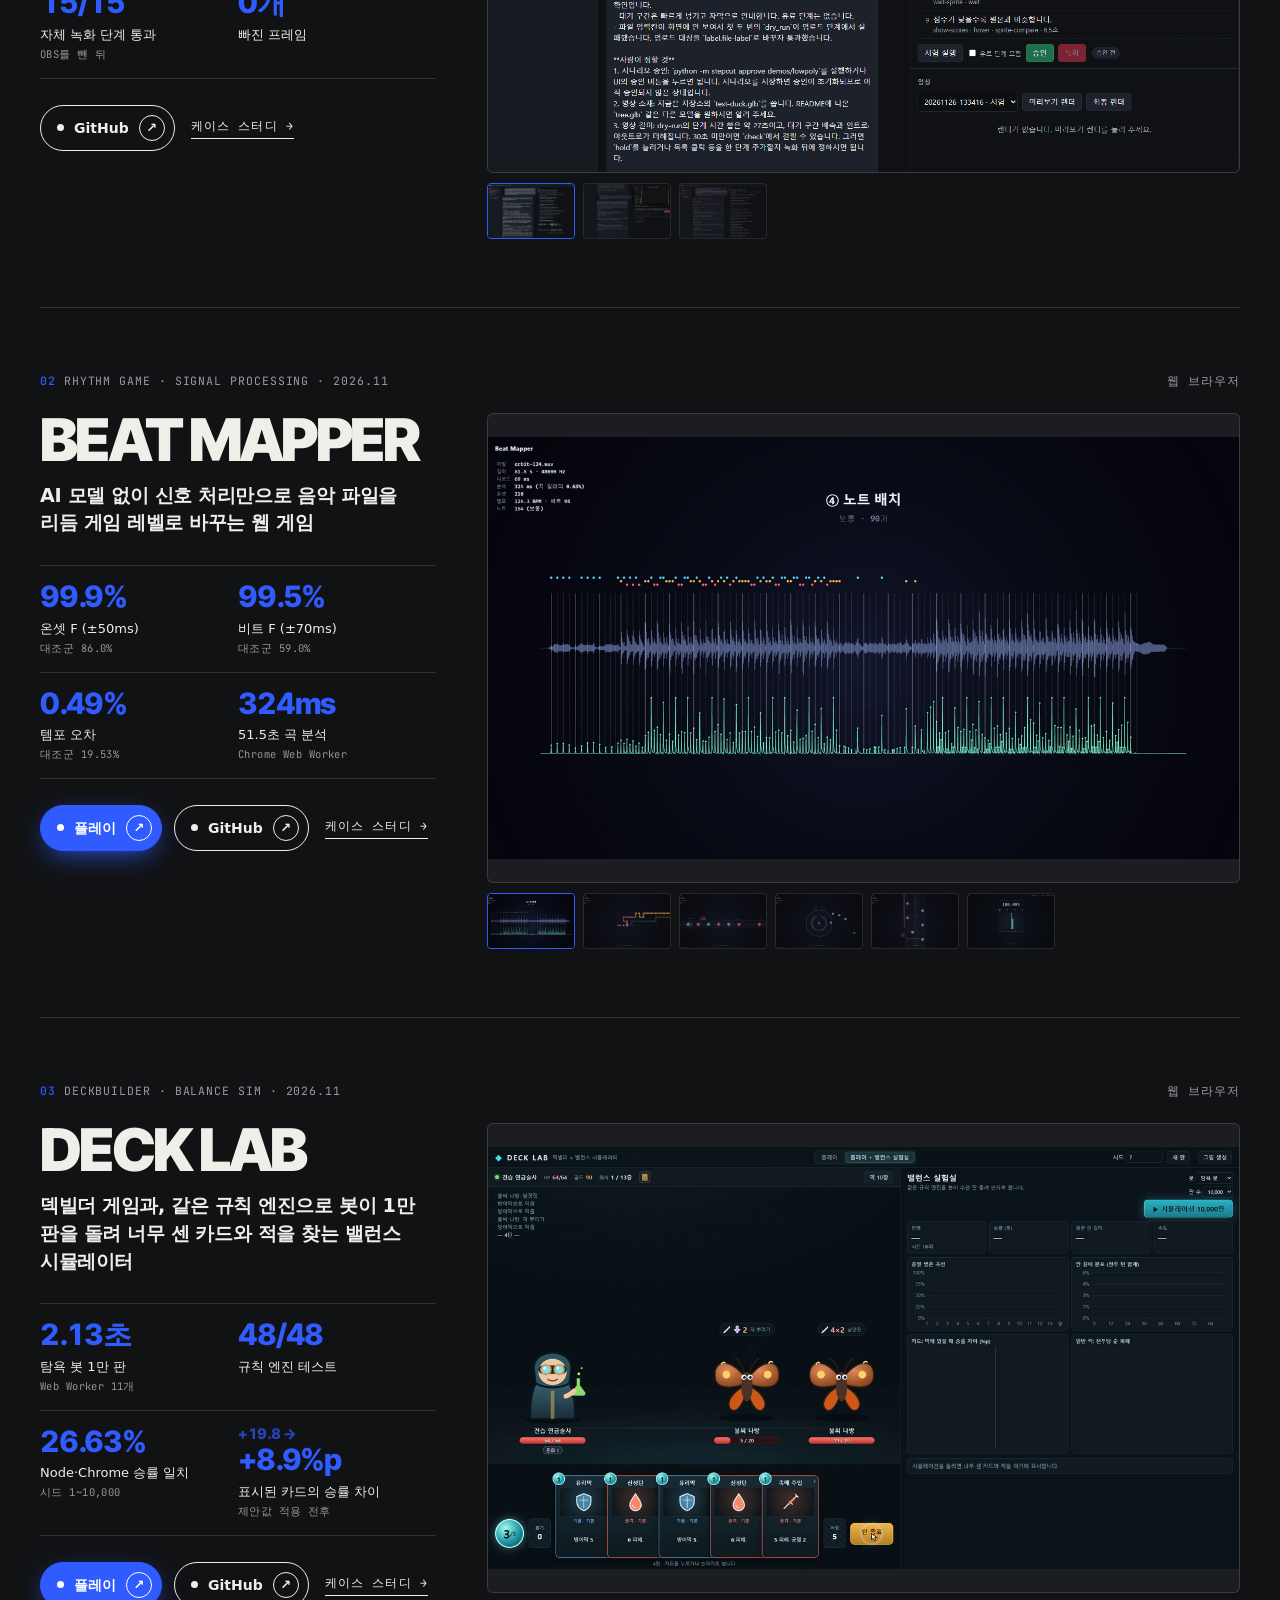
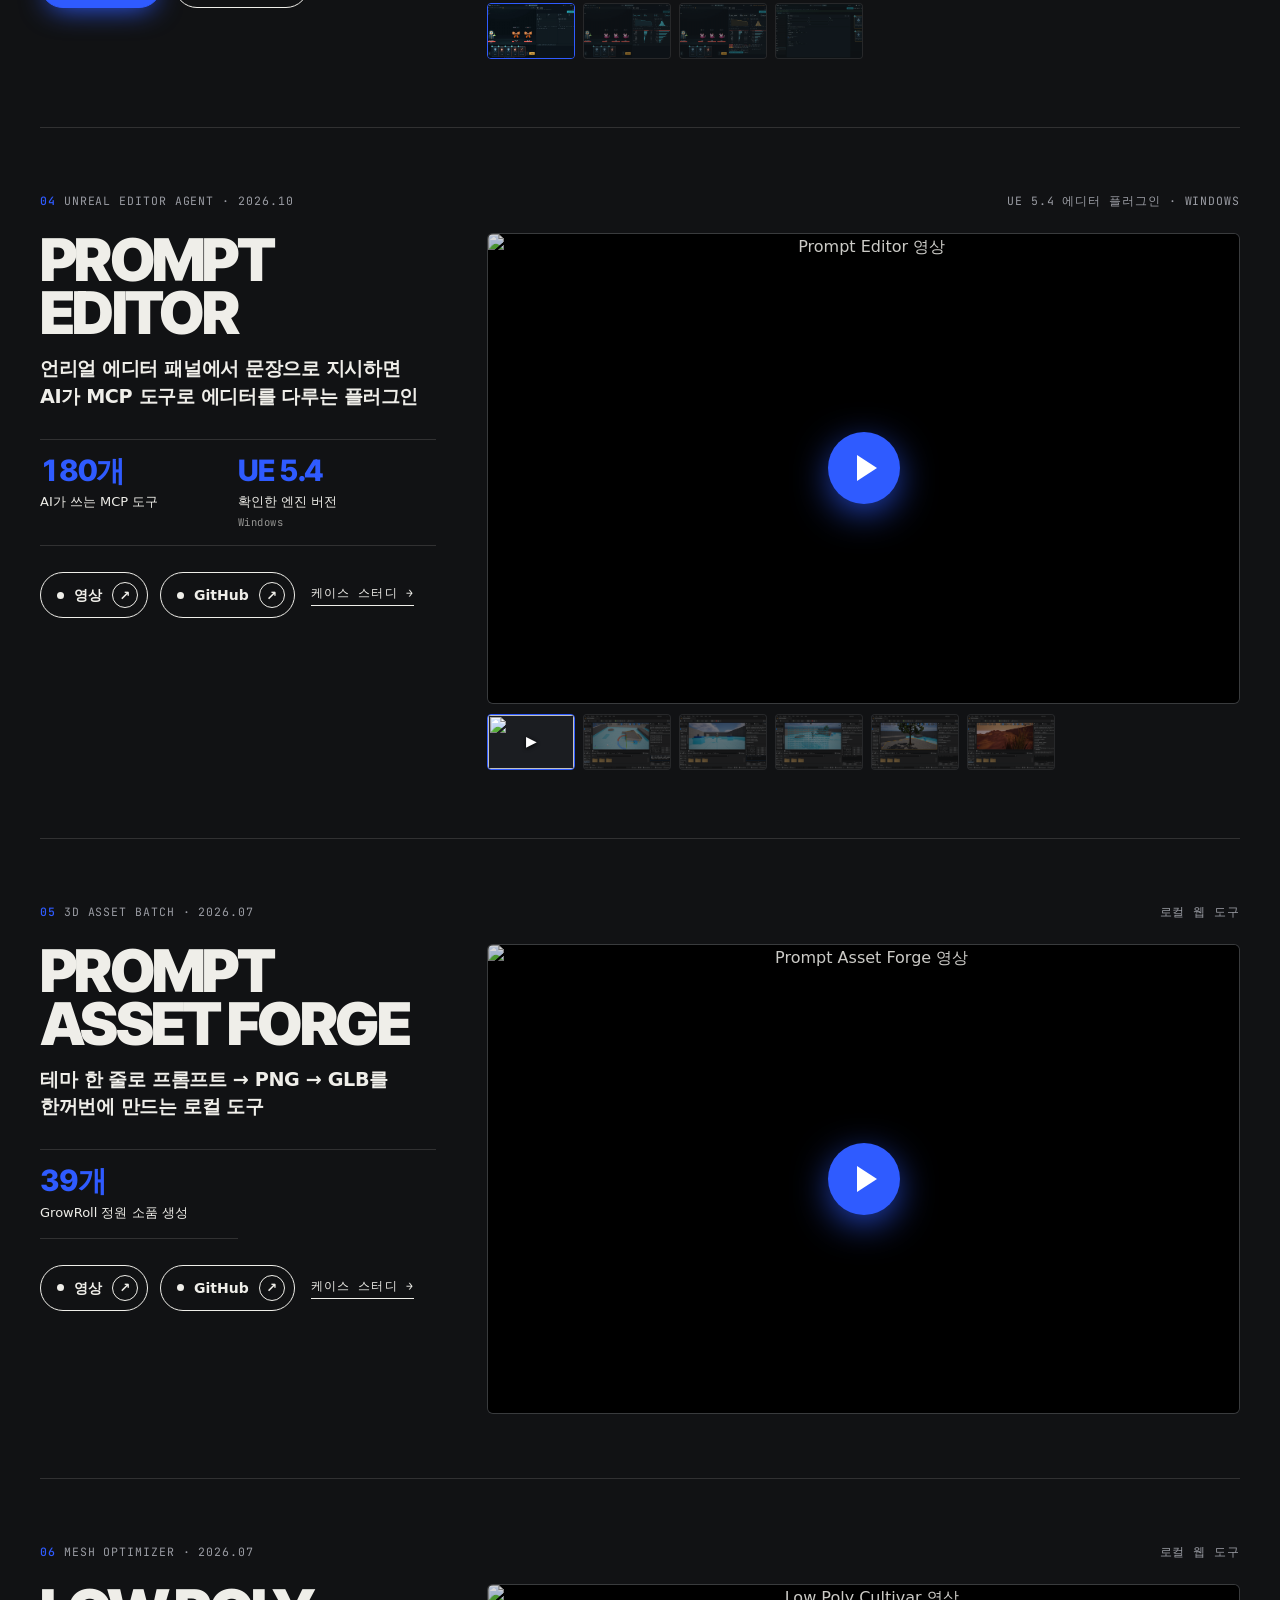
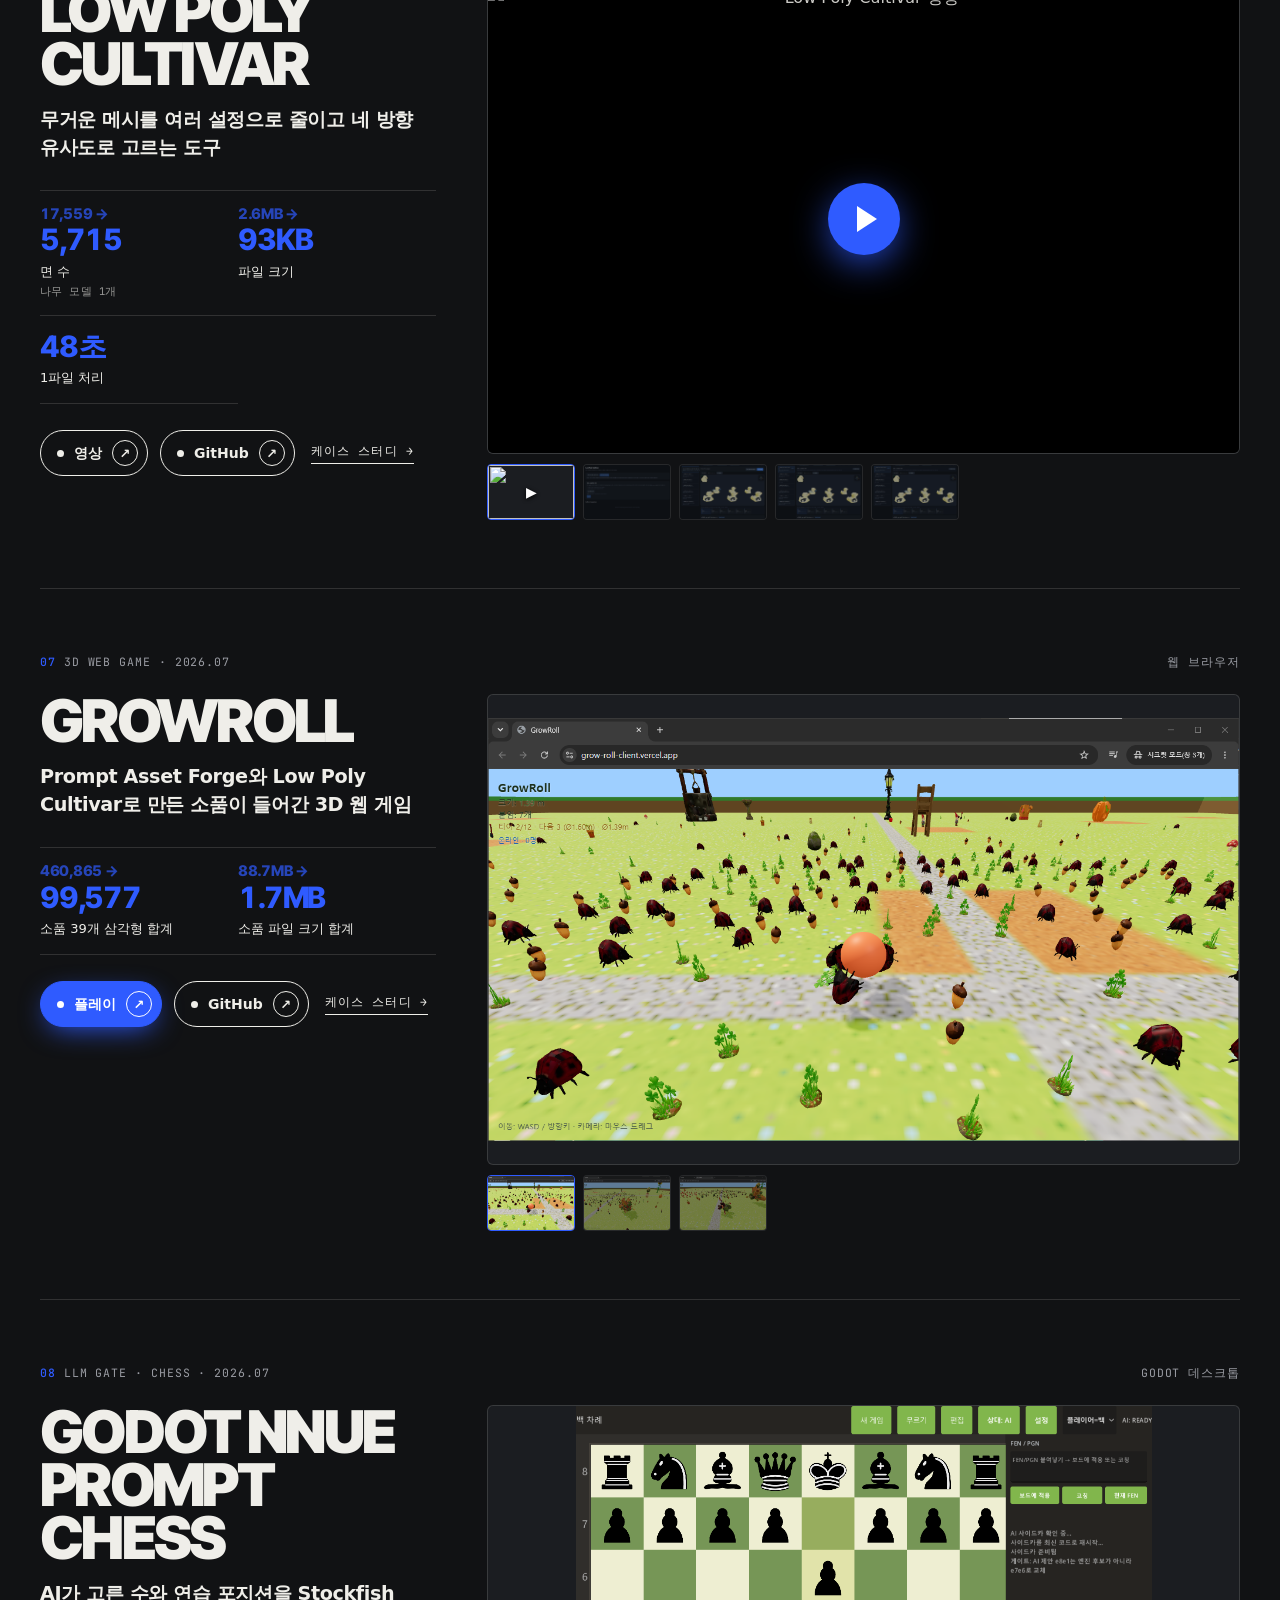
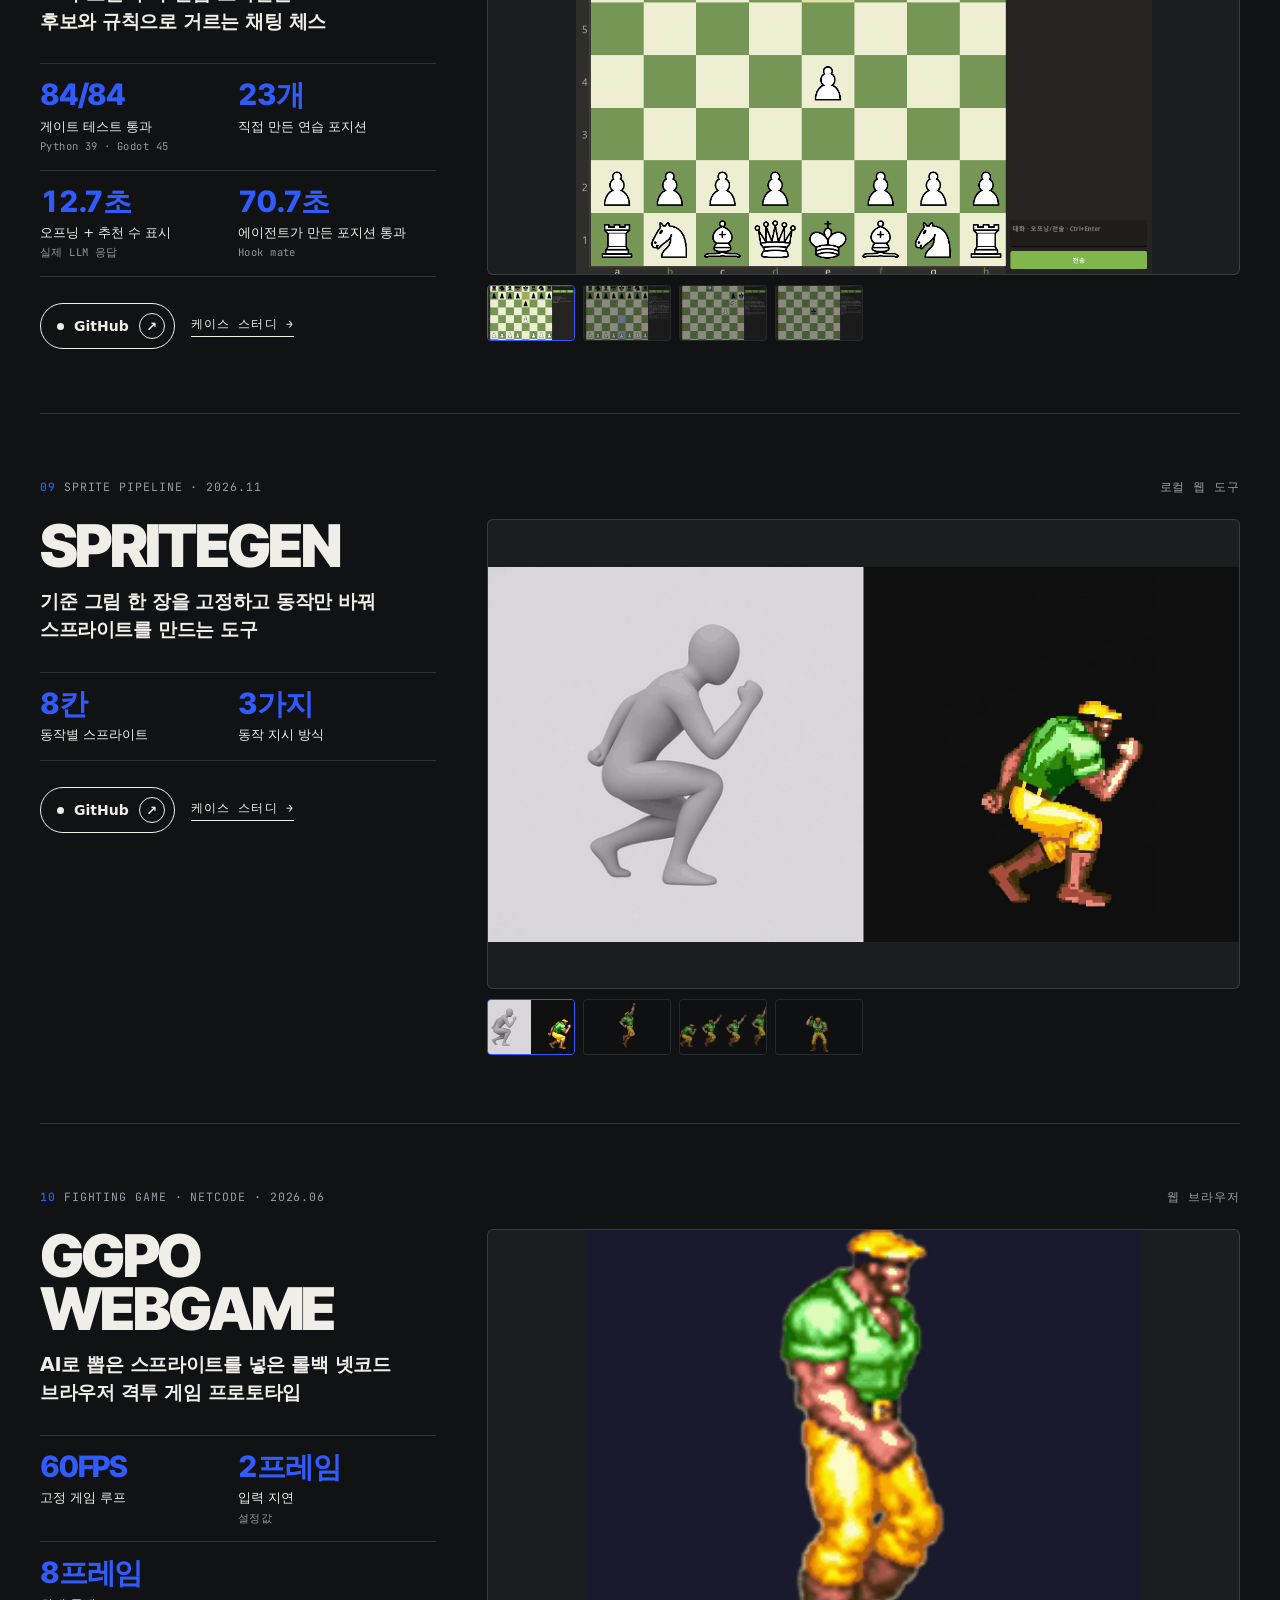
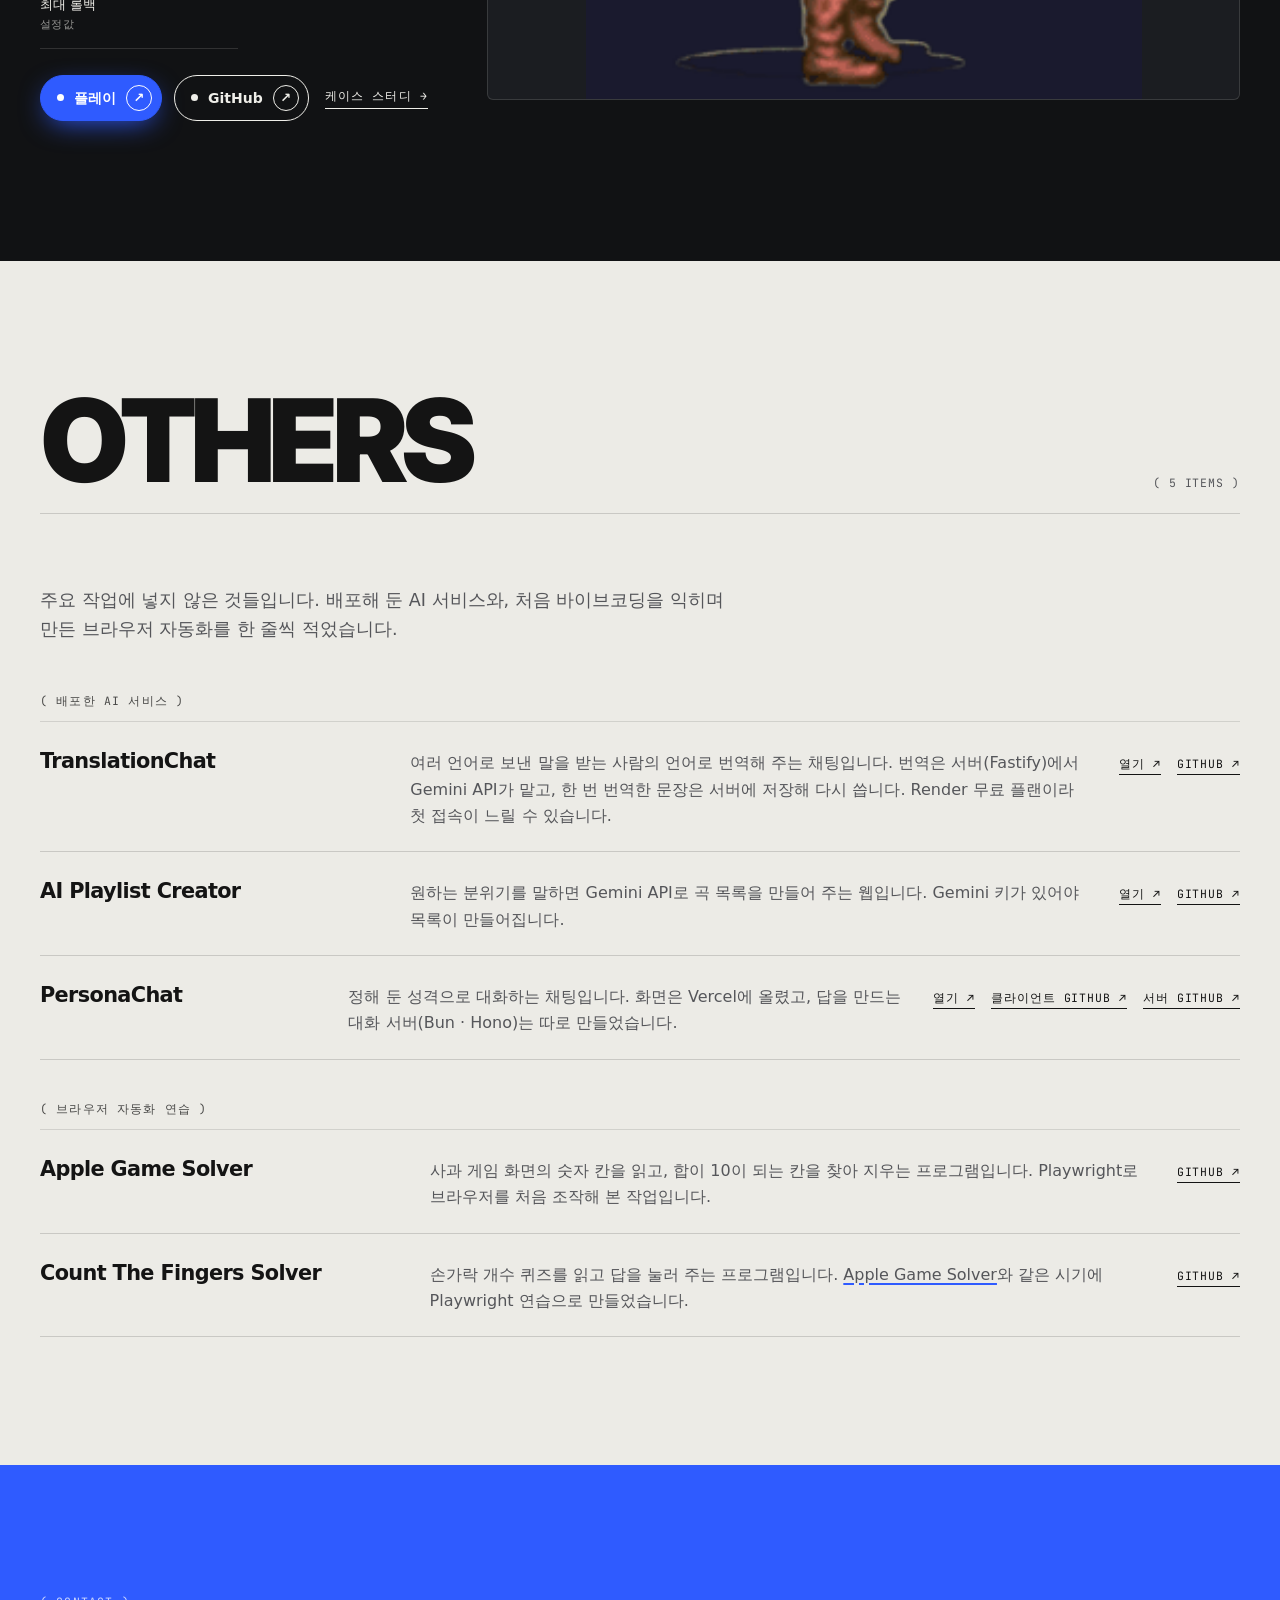
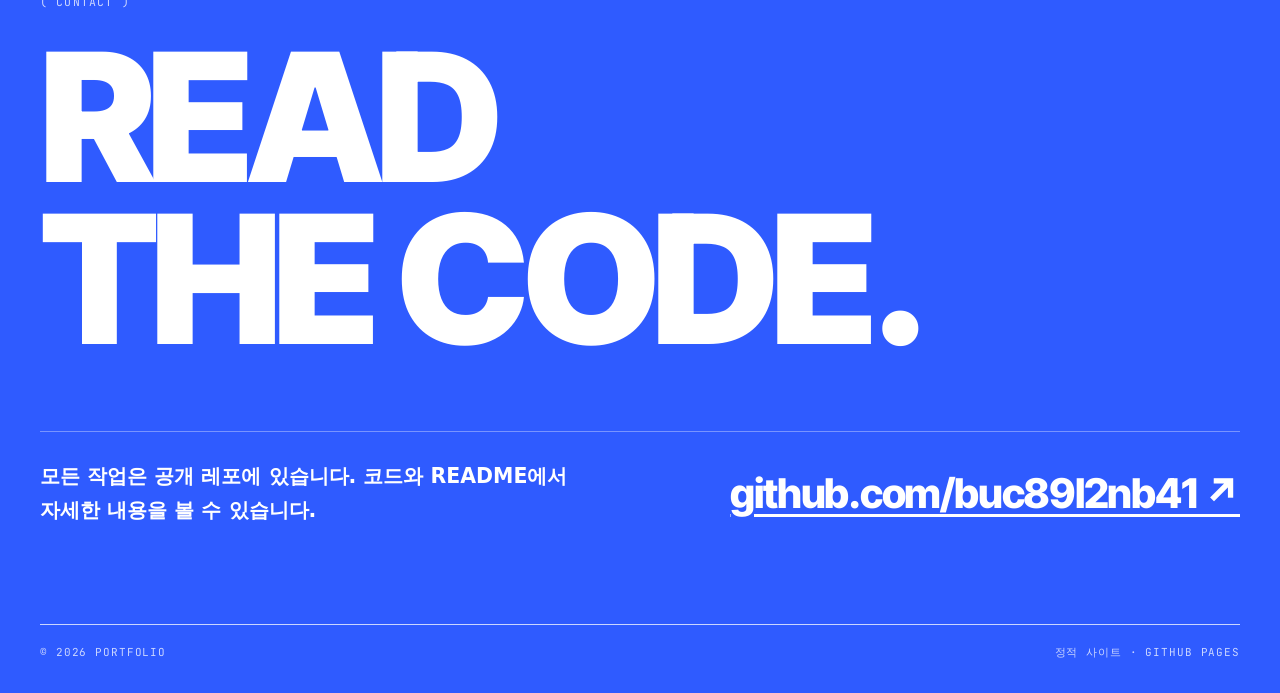
==== commit 29906d5f: "Remove the work map so the home page goes straight from the hero to the works. Co-Authored-By: Claud" ====
--- a/work.html
+++ b/work.html
@@ -15,11 +15,11 @@
       rel="stylesheet"
       href="https://cdn.jsdelivr.net/gh/orioncactus/pretendard@v1.3.9/dist/web/variable/pretendardvariable-dynamic-subset.min.css"
     />
-    <link rel="stylesheet" href="./site.css?v=20261128a" />
+    <link rel="stylesheet" href="./site.css?v=20261128b" />
   </head>
   <body data-page="work">
     <div id="app"></div>
     <script src="./projects.js?v=20261128d"></script>
-    <script src="./site.js?v=20261128a"></script>
+    <script src="./site.js?v=20261128b"></script>
   </body>
 </html>
--- a/site.css
+++ b/site.css
@@ -283,80 +283,6 @@
   text-decoration: underline;
 }
 
-/* ---------- 작업 지도 ---------- */
-.map {
-  padding: clamp(72px, 9vw, 128px) 0;
-  overflow: hidden;
-}
-
-.map-grid {
-  display: grid;
-  grid-template-columns: minmax(240px, 1fr) 2fr;
-  gap: 32px;
-  align-items: center;
-}
-
-.map-title {
-  font-size: clamp(2rem, 4vw, 3.4rem);
-  font-weight: 800;
-  line-height: 1.1;
-  letter-spacing: -0.04em;
-  margin: 16px 0 18px;
-}
-
-.map-svg {
-  width: 100%;
-  height: auto;
-  overflow: visible;
-}
-
-.map-line {
-  fill: none;
-  stroke: var(--on-ink-soft);
-  stroke-width: 0.22;
-  stroke-dasharray: 0.8 0.8;
-  opacity: 0.7;
-}
-
-.star {
-  cursor: pointer;
-}
-
-.star-halo {
-  fill: var(--accent);
-  opacity: 0;
-  transition: opacity 0.25s ease;
-}
-
-.star-dot {
-  fill: var(--on-ink);
-  transition: fill 0.25s ease;
-}
-
-.star text {
-  font-family: var(--font-body);
-  font-size: 2.35px;
-  font-weight: 600;
-  fill: var(--on-ink);
-  letter-spacing: -0.02em;
-}
-
-.star .star-no {
-  font-family: var(--font-mono);
-  font-size: 1.7px;
-  fill: var(--accent);
-}
-
-.star:hover .star-halo,
-.star:focus-visible .star-halo {
-  opacity: 0.35;
-}
-
-.star:hover .star-dot,
-.star:focus-visible .star-dot {
-  fill: var(--accent);
-}
-
 /* ---------- 섹션 머리 ---------- */
 .section-head {
   display: flex;
@@ -1023,7 +949,6 @@
 /* ---------- 좁은 화면 ---------- */
 @media (max-width: 1100px) {
   .work-grid,
-  .map-grid,
   .case-intro,
   .bg-grid,
   .hero-foot,
@@ -1074,11 +999,4 @@
     font-size: 2.1rem;
   }
 
-  .star text {
-    font-size: 3.4px;
-  }
-
-  .star .star-no {
-    font-size: 2.4px;
-  }
-}
+}
